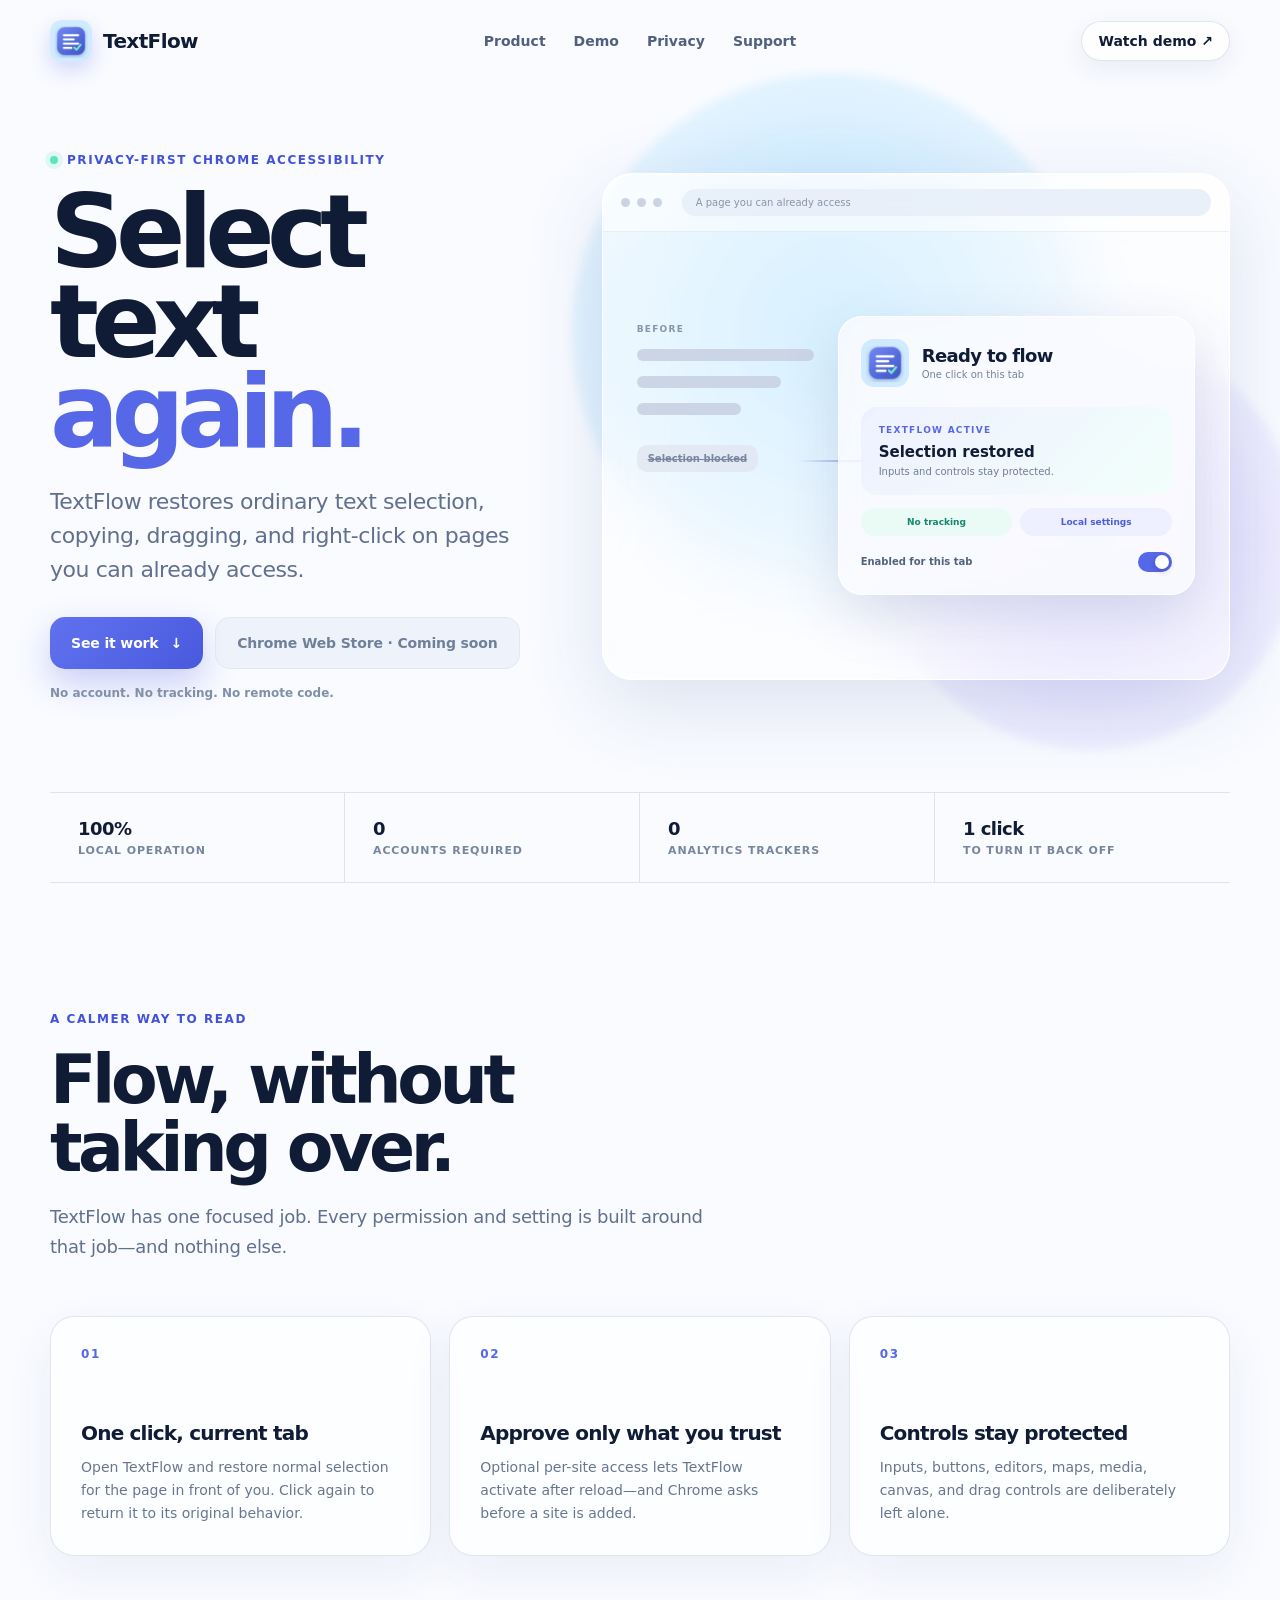
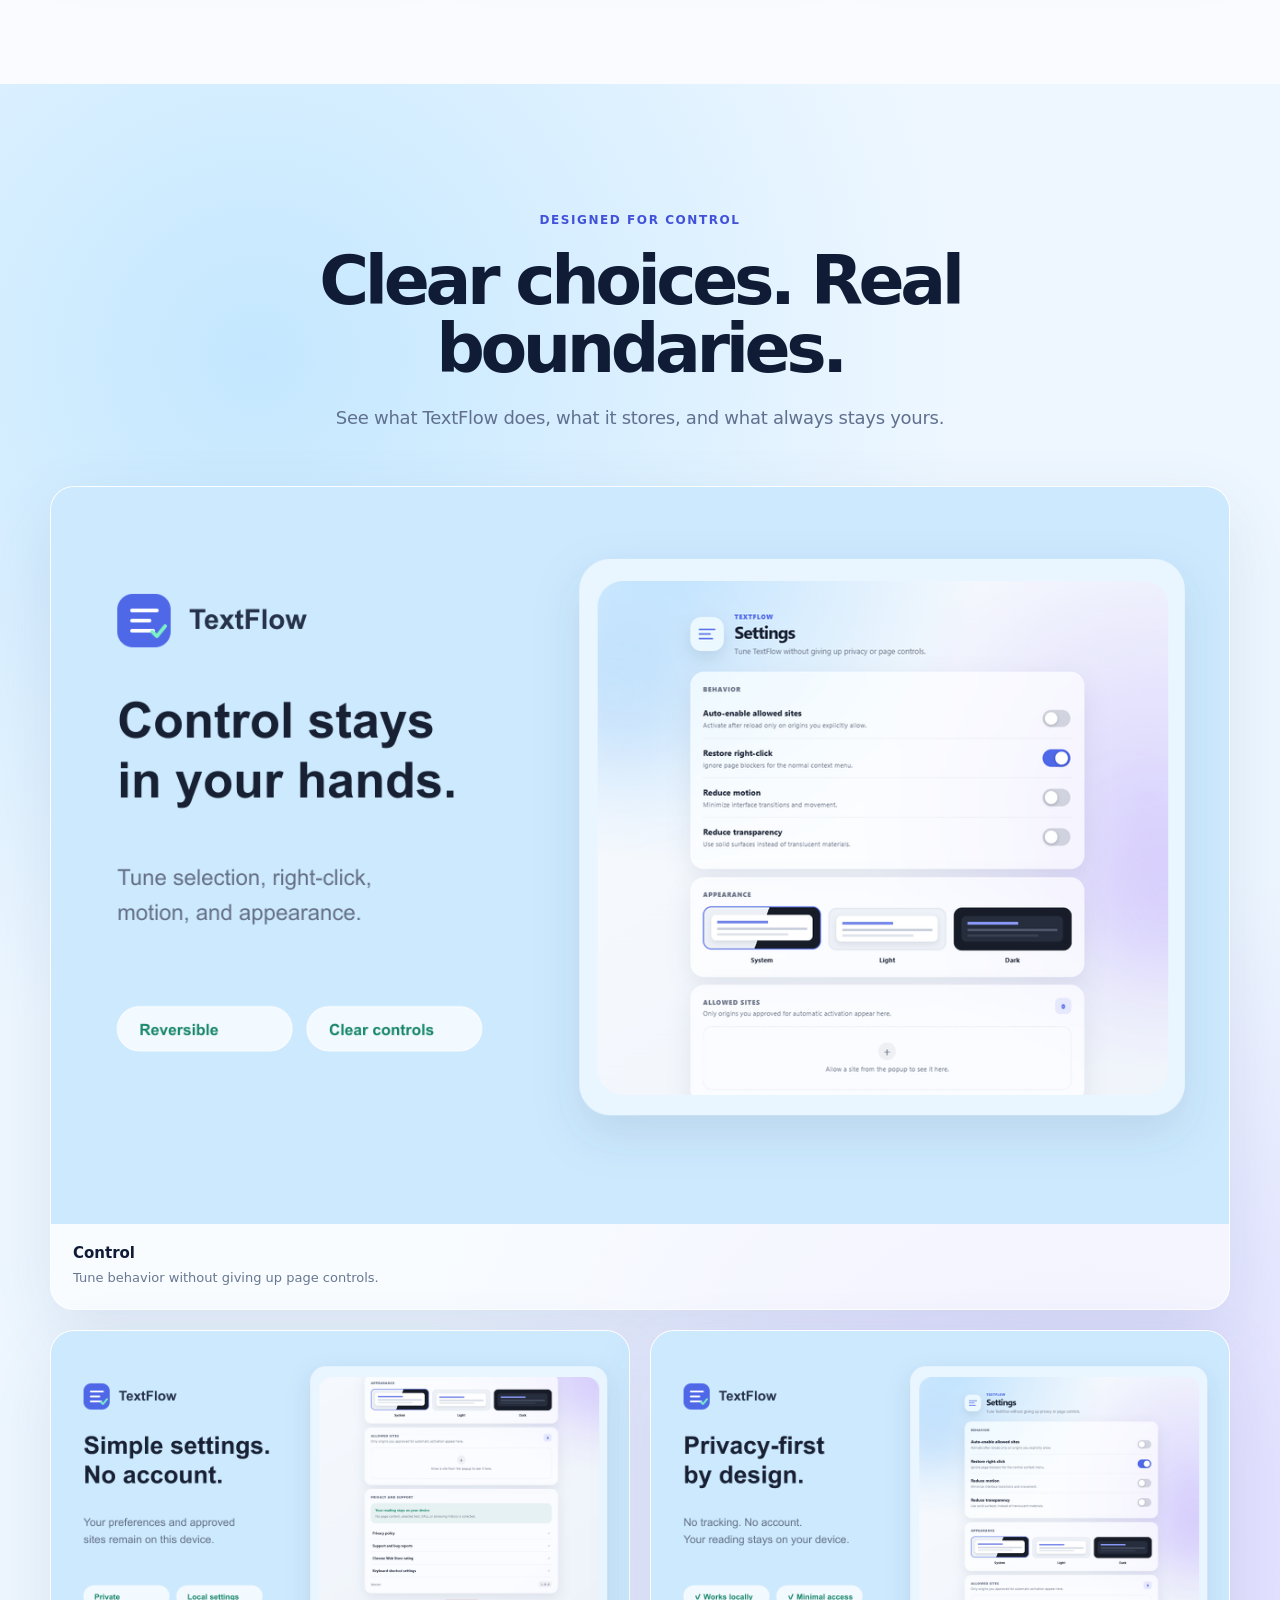
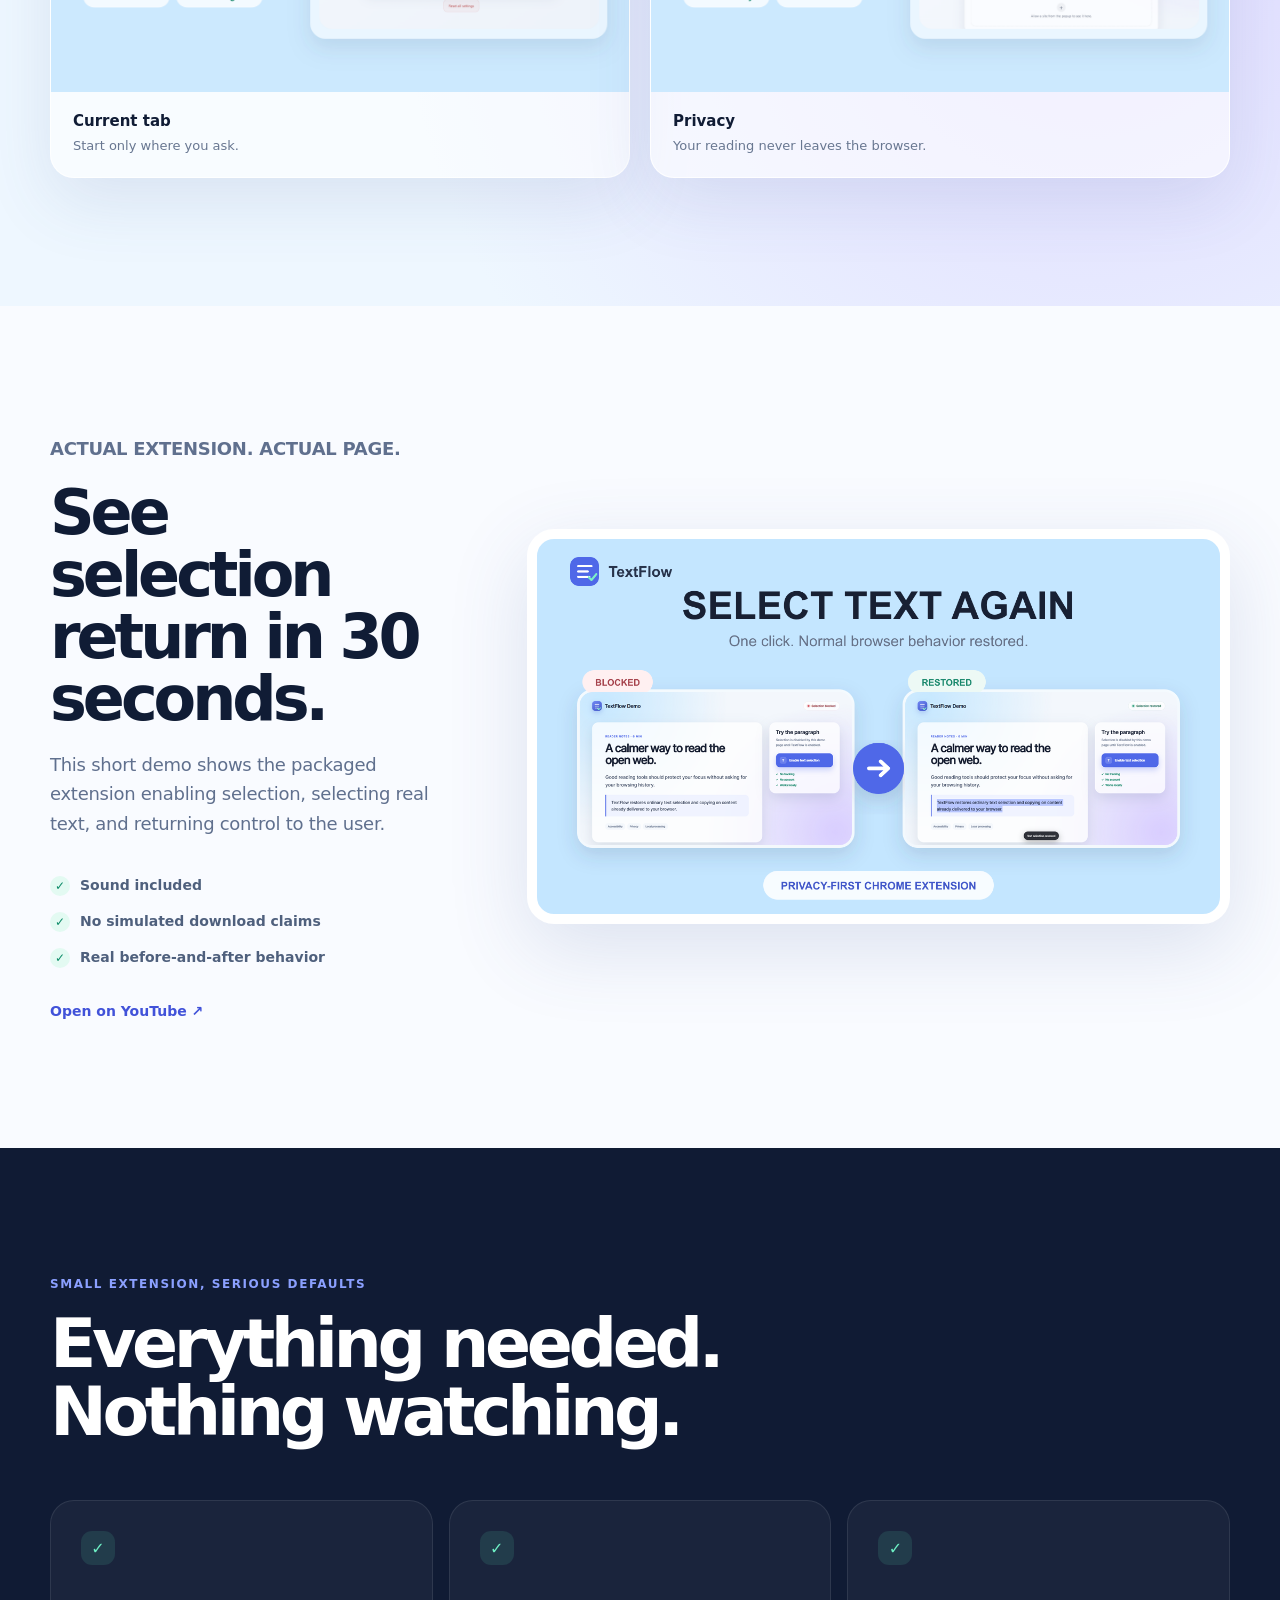
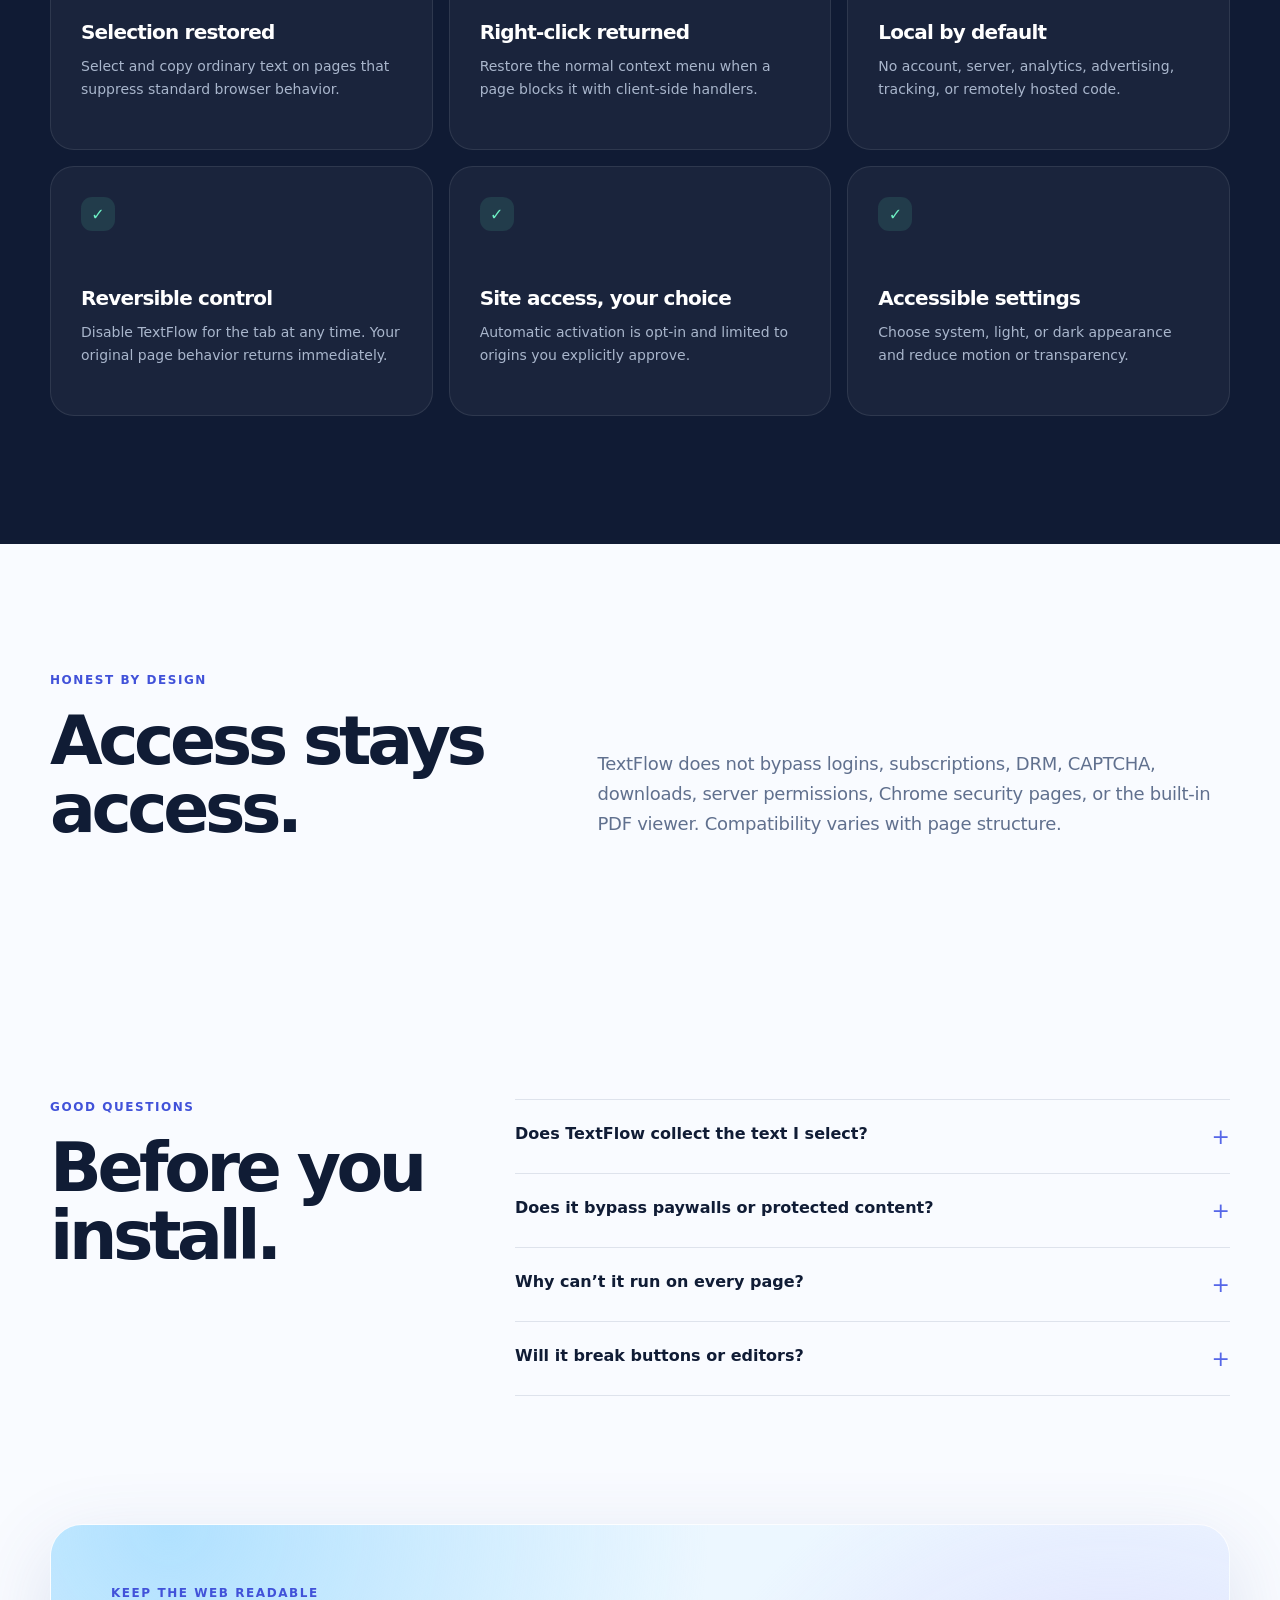
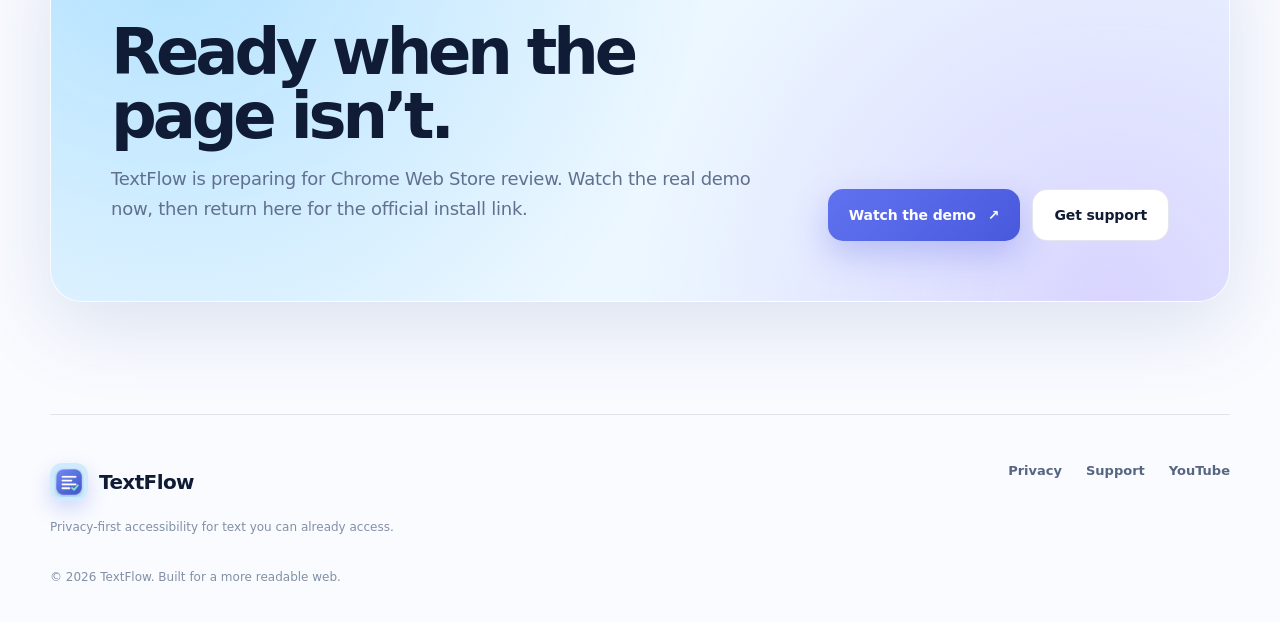
==== index.html @ a2f63886 "Publish secure static TextFlow website Public site assets only. No extension source, credentials, tr" ====
<!doctype html>
<html lang="en">
<head>
  <meta charset="utf-8">
  <meta name="viewport" content="width=device-width, initial-scale=1">
  <meta name="description" content="Restore normal text selection, copying, dragging, and right-click on pages you can already access. Private by design and local by default.">
  <meta name="referrer" content="strict-origin-when-cross-origin">
  <meta http-equiv="Content-Security-Policy" content="default-src 'self'; base-uri 'self'; object-src 'none'; script-src 'none'; style-src 'self'; img-src 'self' data:; font-src 'self'; connect-src 'none'; frame-src https://www.youtube-nocookie.com; form-action 'none'; upgrade-insecure-requests">
  <meta name="color-scheme" content="light">
  <link rel="canonical" href="https://kodonghyun06.github.io/textflow-official-site/">
  <link rel="icon" href="textflow-logo.png">
  <link rel="stylesheet" href="style.css">
  <meta property="og:type" content="website">
  <meta property="og:site_name" content="TextFlow">
  <meta property="og:title" content="TextFlow — Select text again">
  <meta property="og:description" content="Restore normal text selection, copying, dragging, and right-click on pages you can already access. Private by design and local by default.">
  <meta property="og:url" content="https://kodonghyun06.github.io/textflow-official-site/">
  <meta property="og:image" content="https://kodonghyun06.github.io/textflow-official-site/og.png">
  <meta name="twitter:card" content="summary_large_image">
  <meta name="twitter:title" content="TextFlow — Select text again">
  <meta name="twitter:description" content="Restore normal text selection, copying, dragging, and right-click on pages you can already access. Private by design and local by default.">
  <meta name="twitter:image" content="https://kodonghyun06.github.io/textflow-official-site/og.png">
  <title>TextFlow — Select text again</title>
</head>
<body>
<link rel="preload" as="image" href="textflow-logo.png"/><link rel="preload" as="image" href="textflow-control.png"/><link rel="preload" as="image" href="textflow-local.png"/><link rel="preload" as="image" href="textflow-privacy.png"/><main><header class="site-header"><a href="./" class="brand" aria-label="TextFlow home"><img src="textflow-logo.png" alt="" width="42" height="42"/><span>TextFlow</span></a><nav aria-label="Primary navigation"><a href="#product">Product</a><a href="#demo">Demo</a><a href="privacy/">Privacy</a><a href="support/">Support</a></nav><a class="header-cta" href="https://www.youtube.com/watch?v=khOzBjnLMLc" target="_blank" rel="noreferrer">Watch demo <span aria-hidden="true">↗</span></a></header><section class="hero section-shell" aria-labelledby="hero-title"><div class="hero-copy"><p class="eyebrow"><span class="status-dot" aria-hidden="true"></span>Privacy-first Chrome accessibility</p><h1 id="hero-title">Select text<br/><span>again.</span></h1><p class="hero-lead">TextFlow restores ordinary text selection, copying, dragging, and right-click on pages you can already access.</p><div class="hero-actions"><a class="button button-primary" href="#demo">See it work <span aria-hidden="true">↓</span></a><span class="button button-muted" aria-label="Chrome Web Store release coming soon">Chrome Web Store · Coming soon</span></div><p class="micro-copy">No account. No tracking. No remote code.</p></div><div class="hero-visual" aria-label="TextFlow extension interface preview"><div class="ambient-orb ambient-orb-one"></div><div class="ambient-orb ambient-orb-two"></div><div class="browser-frame"><div class="browser-bar" aria-hidden="true"><span></span><span></span><span></span><div class="browser-address">A page you can already access</div></div><div class="browser-body"><div class="reading-copy"><span class="label">BEFORE</span><div class="fake-line long"></div><div class="fake-line medium"></div><div class="fake-line short"></div><span class="blocked-pill">Selection blocked</span></div><div class="flow-line" aria-hidden="true"></div><div class="extension-card"><div class="extension-top"><img src="textflow-logo.png" alt="" width="48" height="48"/><div><strong>Ready to flow</strong><span>One click on this tab</span></div></div><div class="selection-card"><span class="label">TEXTFLOW ACTIVE</span><strong>Selection restored</strong><p>Inputs and controls stay protected.</p></div><div class="extension-tags"><span>No tracking</span><span>Local settings</span></div><div class="active-control"><span>Enabled for this tab</span><span class="switch-on" aria-hidden="true"></span></div></div></div></div></div></section><section class="trust-strip" aria-label="Privacy summary"><div><strong>100%</strong><span>Local operation</span></div><div><strong>0</strong><span>Accounts required</span></div><div><strong>0</strong><span>Analytics trackers</span></div><div><strong>1 click</strong><span>To turn it back off</span></div></section><section class="section-shell section-block" id="product" aria-labelledby="how-title"><div class="section-heading"><p class="eyebrow">A calmer way to read</p><h2 id="how-title">Flow, without taking over.</h2><p>TextFlow has one focused job. Every permission and setting is built around that job—and nothing else.</p></div><div class="step-grid"><article class="step-card"><span>01</span><h3>One click, current tab</h3><p>Open TextFlow and restore normal selection for the page in front of you. Click again to return it to its original behavior.</p></article><article class="step-card"><span>02</span><h3>Approve only what you trust</h3><p>Optional per-site access lets TextFlow activate after reload—and Chrome asks before a site is added.</p></article><article class="step-card"><span>03</span><h3>Controls stay protected</h3><p>Inputs, buttons, editors, maps, media, canvas, and drag controls are deliberately left alone.</p></article></div></section><section class="showcase section-block" aria-labelledby="showcase-title"><div class="section-shell"><div class="section-heading centered"><p class="eyebrow">Designed for control</p><h2 id="showcase-title">Clear choices. Real boundaries.</h2><p>See what TextFlow does, what it stores, and what always stays yours.</p></div><div class="showcase-grid"><figure class="showcase-card showcase-large"><img src="textflow-control.png" alt="TextFlow settings with right-click, motion, appearance, and allowed-site controls" width="1280" height="800"/><figcaption><span>Control</span>Tune behavior without giving up page controls.</figcaption></figure><figure class="showcase-card"><img src="textflow-local.png" alt="TextFlow current-tab activation interface" width="1280" height="800"/><figcaption><span>Current tab</span>Start only where you ask.</figcaption></figure><figure class="showcase-card"><img src="textflow-privacy.png" alt="TextFlow privacy-focused interface" width="1280" height="800"/><figcaption><span>Privacy</span>Your reading never leaves the browser.</figcaption></figure></div></div></section><section class="section-shell section-block" id="demo" aria-labelledby="demo-title"><div class="demo-layout"><div class="demo-copy"><p class="eyebrow">Actual extension. Actual page.</p><h2 id="demo-title">See selection return in 30 seconds.</h2><p>This short demo shows the packaged extension enabling selection, selecting real text, and returning control to the user.</p><ul class="check-list"><li>Sound included</li><li>No simulated download claims</li><li>Real before-and-after behavior</li></ul><a class="text-link" href="https://www.youtube.com/watch?v=khOzBjnLMLc" target="_blank" rel="noreferrer">Open on YouTube <span aria-hidden="true">↗</span></a></div><div class="video-shell"><iframe loading="lazy" referrerpolicy="strict-origin-when-cross-origin" src="https://www.youtube-nocookie.com/embed/khOzBjnLMLc" title="TextFlow Chrome extension real operation demo" allow="accelerometer; autoplay; clipboard-write; encrypted-media; gyroscope; picture-in-picture; web-share" allowFullScreen=""></iframe></div></div></section><section class="feature-section section-block" aria-labelledby="feature-title"><div class="section-shell"><div class="section-heading"><p class="eyebrow">Small extension, serious defaults</p><h2 id="feature-title">Everything needed. Nothing watching.</h2></div><div class="feature-grid"><article class="feature-card"><span class="feature-check" aria-hidden="true">✓</span><h3>Selection restored</h3><p>Select and copy ordinary text on pages that suppress standard browser behavior.</p></article><article class="feature-card"><span class="feature-check" aria-hidden="true">✓</span><h3>Right-click returned</h3><p>Restore the normal context menu when a page blocks it with client-side handlers.</p></article><article class="feature-card"><span class="feature-check" aria-hidden="true">✓</span><h3>Local by default</h3><p>No account, server, analytics, advertising, tracking, or remotely hosted code.</p></article><article class="feature-card"><span class="feature-check" aria-hidden="true">✓</span><h3>Reversible control</h3><p>Disable TextFlow for the tab at any time. Your original page behavior returns immediately.</p></article><article class="feature-card"><span class="feature-check" aria-hidden="true">✓</span><h3>Site access, your choice</h3><p>Automatic activation is opt-in and limited to origins you explicitly approve.</p></article><article class="feature-card"><span class="feature-check" aria-hidden="true">✓</span><h3>Accessible settings</h3><p>Choose system, light, or dark appearance and reduce motion or transparency.</p></article></div></div></section><section class="section-shell section-block limits" aria-labelledby="limits-title"><div><p class="eyebrow">Honest by design</p><h2 id="limits-title">Access stays access.</h2></div><p>TextFlow does not bypass logins, subscriptions, DRM, CAPTCHA, downloads, server permissions, Chrome security pages, or the built-in PDF viewer. Compatibility varies with page structure.</p></section><section class="section-shell section-block faq" aria-labelledby="faq-title"><div class="section-heading"><p class="eyebrow">Good questions</p><h2 id="faq-title">Before you install.</h2></div><div class="faq-list"><details><summary>Does TextFlow collect the text I select?<span aria-hidden="true">+</span></summary><p>No. TextFlow does not collect, store, or transmit page content, selected text, URLs, or browsing history. Its work happens locally in your browser.</p></details><details><summary>Does it bypass paywalls or protected content?<span aria-hidden="true">+</span></summary><p>No. TextFlow only helps with ordinary browser interactions on content you can already access. It does not bypass logins, subscriptions, DRM, CAPTCHA, downloads, or server permissions.</p></details><details><summary>Why can’t it run on every page?<span aria-hidden="true">+</span></summary><p>Chrome protects browser settings pages, the Chrome Web Store, the built-in PDF viewer, and some other surfaces from extensions. TextFlow respects those boundaries.</p></details><details><summary>Will it break buttons or editors?<span aria-hidden="true">+</span></summary><p>TextFlow is designed to preserve interactive controls, but page structures vary. If a page behaves unexpectedly, disable TextFlow for the tab and contact support.</p></details></div></section><section class="section-shell final-cta"><div><p class="eyebrow">Keep the web readable</p><h2>Ready when the page isn’t.</h2><p>TextFlow is preparing for Chrome Web Store review. Watch the real demo now, then return here for the official install link.</p></div><div class="final-actions"><a class="button button-primary" href="https://www.youtube.com/watch?v=khOzBjnLMLc" target="_blank" rel="noreferrer">Watch the demo <span aria-hidden="true">↗</span></a><a href="support/" class="button button-secondary">Get support</a></div></section><footer><div class="footer-main"><a href="./" class="brand" aria-label="TextFlow home"><img src="textflow-logo.png" alt="" width="38" height="38"/><span>TextFlow</span></a><p>Privacy-first accessibility for text you can already access.</p></div><div class="footer-links"><a href="privacy/">Privacy</a><a href="support/">Support</a><a href="https://www.youtube.com/watch?v=khOzBjnLMLc" target="_blank" rel="noreferrer">YouTube</a></div><p class="copyright">© 2026 TextFlow. Built for a more readable web.</p></footer></main>
</body>
</html>
---- style.css ----
:root {
  --ink: #101c35;
  --muted: #60708e;
  --blue: #5667e8;
  --blue-deep: #4152d9;
  --mint: #5de6b7;
  --sky: #c9e9ff;
  --lavender: #e8e5ff;
  --surface: rgba(255, 255, 255, 0.72);
  --line: rgba(59, 79, 124, 0.14);
  --shadow: 0 24px 80px rgba(66, 93, 155, 0.16);
}

* {
  box-sizing: border-box;
}

html {
  scroll-behavior: smooth;
}

body {
  margin: 0;
  background: #f9fbff;
  color: var(--ink);
  font-family: Inter, ui-sans-serif, system-ui, -apple-system, BlinkMacSystemFont, "Segoe UI", sans-serif;
  -webkit-font-smoothing: antialiased;
}

a {
  color: inherit;
  text-decoration: none;
}

button,
a,
summary {
  -webkit-tap-highlight-color: transparent;
}

img {
  max-width: 100%;
  height: auto;
}

.section-shell,
.site-header,
footer {
  width: min(1180px, calc(100% - 40px));
  margin-inline: auto;
}

.site-header {
  height: 82px;
  display: grid;
  grid-template-columns: 1fr auto 1fr;
  align-items: center;
  gap: 24px;
  position: relative;
  z-index: 10;
}

.brand {
  display: inline-flex;
  align-items: center;
  gap: 11px;
  font-size: 20px;
  font-weight: 780;
  letter-spacing: -0.03em;
}

.brand img {
  border-radius: 12px;
  box-shadow: 0 8px 20px rgba(74, 91, 221, 0.22);
}

nav {
  display: flex;
  gap: 28px;
  align-items: center;
  font-size: 14px;
  color: #50617e;
  font-weight: 600;
}

nav a,
.footer-links a {
  transition: color 160ms ease;
}

nav a:hover,
.footer-links a:hover,
.text-link:hover {
  color: var(--blue);
}

.header-cta {
  justify-self: end;
  font-size: 14px;
  font-weight: 700;
  padding: 11px 16px;
  border: 1px solid var(--line);
  border-radius: 999px;
  background: rgba(255, 255, 255, 0.72);
  box-shadow: 0 8px 24px rgba(47, 66, 110, 0.08);
}

.hero {
  min-height: 690px;
  display: grid;
  grid-template-columns: 0.88fr 1.12fr;
  gap: 58px;
  align-items: center;
  padding-block: 70px 92px;
}

.hero-copy {
  position: relative;
  z-index: 2;
}

.eyebrow {
  margin: 0 0 18px;
  display: flex;
  align-items: center;
  gap: 9px;
  color: var(--blue-deep);
  font-size: 12px;
  line-height: 1.4;
  font-weight: 800;
  letter-spacing: 0.13em;
  text-transform: uppercase;
}

.status-dot {
  width: 8px;
  height: 8px;
  border-radius: 50%;
  background: var(--mint);
  box-shadow: 0 0 0 5px rgba(93, 230, 183, 0.16);
}

h1,
h2,
h3,
p {
  margin-top: 0;
}

h1 {
  margin-bottom: 28px;
  font-size: clamp(66px, 8vw, 106px);
  line-height: 0.88;
  letter-spacing: -0.075em;
  font-weight: 820;
}

h1 span {
  color: var(--blue);
}

.hero-lead {
  max-width: 550px;
  margin-bottom: 30px;
  color: var(--muted);
  font-size: clamp(18px, 2vw, 22px);
  line-height: 1.55;
  letter-spacing: -0.02em;
}

.hero-actions,
.final-actions {
  display: flex;
  flex-wrap: wrap;
  gap: 12px;
}

.button {
  min-height: 52px;
  display: inline-flex;
  align-items: center;
  justify-content: center;
  gap: 12px;
  padding: 0 21px;
  border-radius: 15px;
  font-size: 14px;
  font-weight: 760;
  letter-spacing: -0.01em;
  transition: transform 160ms ease, box-shadow 160ms ease, background 160ms ease;
}

a.button:hover {
  transform: translateY(-2px);
}

.button-primary {
  color: white;
  background: linear-gradient(135deg, #6172f0, #4859dd);
  box-shadow: 0 14px 34px rgba(73, 89, 221, 0.28);
}

.button-secondary {
  background: white;
  border: 1px solid var(--line);
}

.button-muted {
  color: #70809a;
  background: rgba(235, 240, 249, 0.78);
  border: 1px solid rgba(89, 104, 142, 0.08);
  cursor: default;
}

.micro-copy {
  margin: 17px 0 0;
  color: #8290a7;
  font-size: 12px;
  font-weight: 600;
}

.hero-visual {
  min-width: 0;
  position: relative;
}

.ambient-orb {
  position: absolute;
  border-radius: 50%;
  filter: blur(4px);
}

.ambient-orb-one {
  width: 520px;
  height: 520px;
  inset: -100px auto auto -30px;
  background: radial-gradient(circle, rgba(171, 224, 255, 0.9), rgba(201, 233, 255, 0));
}

.ambient-orb-two {
  width: 420px;
  height: 420px;
  right: -70px;
  bottom: -70px;
  background: radial-gradient(circle, rgba(205, 196, 255, 0.78), rgba(232, 229, 255, 0));
}

.browser-frame {
  position: relative;
  min-height: 505px;
  overflow: hidden;
  border: 1px solid rgba(255, 255, 255, 0.92);
  border-radius: 30px;
  background: rgba(255, 255, 255, 0.46);
  box-shadow: var(--shadow), inset 0 1px 0 white;
  backdrop-filter: blur(28px);
}

.browser-bar {
  height: 58px;
  display: flex;
  align-items: center;
  gap: 7px;
  padding: 0 18px;
  border-bottom: 1px solid rgba(64, 85, 132, 0.08);
  background: rgba(255, 255, 255, 0.52);
}

.browser-bar > span {
  width: 9px;
  height: 9px;
  border-radius: 50%;
  background: #cbd4e3;
}

.browser-address {
  margin-left: 13px;
  flex: 1;
  padding: 8px 14px;
  border-radius: 999px;
  background: rgba(230, 237, 248, 0.82);
  color: #8795ab;
  font-size: 10px;
}

.browser-body {
  min-height: 447px;
  position: relative;
  display: grid;
  grid-template-columns: 0.72fr 1.28fr;
  align-items: center;
  padding: 34px;
}

.reading-copy {
  align-self: stretch;
  padding: 58px 8px 0 0;
}

.label {
  display: block;
  margin-bottom: 15px;
  color: #8794aa;
  font-size: 9px;
  font-weight: 800;
  letter-spacing: 0.14em;
}

.fake-line {
  height: 12px;
  margin: 15px 0;
  border-radius: 999px;
  background: #cbd5e6;
}

.fake-line.long { width: 92%; }
.fake-line.medium { width: 75%; }
.fake-line.short { width: 54%; }

.blocked-pill {
  display: inline-flex;
  margin-top: 15px;
  padding: 8px 11px;
  border-radius: 10px;
  color: #78869e;
  background: rgba(224, 230, 241, 0.78);
  font-size: 10px;
  font-weight: 700;
  text-decoration: line-through;
}

.flow-line {
  width: 78px;
  height: 2px;
  position: absolute;
  left: 31%;
  top: 51%;
  background: linear-gradient(90deg, transparent, #7c8cf1);
}

.flow-line::after {
  content: "";
  width: 9px;
  height: 9px;
  position: absolute;
  right: 0;
  top: 50%;
  border-top: 2px solid #7c8cf1;
  border-right: 2px solid #7c8cf1;
  transform: translateY(-50%) rotate(45deg);
}

.extension-card {
  min-width: 0;
  position: relative;
  padding: 22px;
  border: 1px solid rgba(255, 255, 255, 0.95);
  border-radius: 24px;
  background: rgba(249, 251, 255, 0.82);
  box-shadow: 0 20px 56px rgba(61, 82, 134, 0.16);
  backdrop-filter: blur(20px);
}

.extension-top {
  display: flex;
  align-items: center;
  gap: 13px;
}

.extension-top img {
  border-radius: 13px;
}

.extension-top strong,
.extension-top span {
  display: block;
}

.extension-top strong {
  font-size: 18px;
  letter-spacing: -0.035em;
}

.extension-top span {
  margin-top: 3px;
  color: #74829a;
  font-size: 10px;
}

.selection-card {
  margin-top: 20px;
  padding: 18px;
  border-radius: 16px;
  background: linear-gradient(135deg, rgba(238, 240, 255, 0.95), rgba(240, 255, 250, 0.88));
}

.selection-card .label {
  margin-bottom: 7px;
  color: var(--blue);
}

.selection-card strong {
  font-size: 15px;
}

.selection-card p {
  margin: 5px 0 0;
  color: #6f7d93;
  font-size: 10px;
}

.extension-tags {
  display: grid;
  grid-template-columns: 1fr 1fr;
  gap: 8px;
  margin-top: 13px;
}

.extension-tags span {
  padding: 9px 7px;
  border-radius: 999px;
  text-align: center;
  color: #16866c;
  background: #eafaf4;
  font-size: 9px;
  font-weight: 750;
}

.extension-tags span + span {
  color: #4e5cdb;
  background: #eef0ff;
}

.active-control {
  margin-top: 16px;
  display: flex;
  align-items: center;
  justify-content: space-between;
  color: #52627d;
  font-size: 10px;
  font-weight: 700;
}

.switch-on {
  width: 34px;
  height: 20px;
  position: relative;
  border-radius: 999px;
  background: var(--blue);
}

.switch-on::after {
  content: "";
  width: 14px;
  height: 14px;
  position: absolute;
  right: 3px;
  top: 3px;
  border-radius: 50%;
  background: white;
  box-shadow: 0 2px 6px rgba(21, 32, 68, 0.24);
}

.trust-strip {
  max-width: 1180px;
  width: calc(100% - 40px);
  margin: 0 auto;
  display: grid;
  grid-template-columns: repeat(4, 1fr);
  border-block: 1px solid var(--line);
}

.trust-strip div {
  padding: 25px 28px;
  display: flex;
  flex-direction: column;
  gap: 5px;
  border-right: 1px solid var(--line);
}

.trust-strip div:last-child {
  border-right: 0;
}

.trust-strip strong {
  font-size: 18px;
  letter-spacing: -0.03em;
}

.trust-strip span {
  color: #77869e;
  font-size: 11px;
  font-weight: 650;
  text-transform: uppercase;
  letter-spacing: 0.08em;
}

.section-block {
  padding-block: 128px;
}

.section-heading {
  max-width: 680px;
  margin-bottom: 54px;
}

.section-heading.centered {
  margin-inline: auto;
  text-align: center;
}

.section-heading.centered .eyebrow {
  justify-content: center;
}

h2 {
  margin-bottom: 20px;
  font-size: clamp(42px, 6vw, 68px);
  line-height: 1;
  letter-spacing: -0.065em;
  font-weight: 810;
}

.section-heading > p:last-child,
.demo-copy > p,
.limits > p,
.final-cta > div > p:last-child,
.legal-hero p {
  color: var(--muted);
  font-size: 18px;
  line-height: 1.65;
  letter-spacing: -0.015em;
}

.step-grid {
  display: grid;
  grid-template-columns: repeat(3, 1fr);
  gap: 18px;
}

.step-card,
.feature-card {
  padding: 30px;
  border: 1px solid var(--line);
  border-radius: 24px;
  background: rgba(255, 255, 255, 0.7);
  box-shadow: 0 16px 48px rgba(52, 76, 128, 0.07);
}

.step-card > span {
  display: block;
  margin-bottom: 60px;
  color: var(--blue);
  font-size: 12px;
  font-weight: 800;
  letter-spacing: 0.14em;
}

.step-card h3,
.feature-card h3 {
  margin-bottom: 11px;
  font-size: 20px;
  letter-spacing: -0.04em;
}

.step-card p,
.feature-card p {
  margin-bottom: 0;
  color: #677690;
  font-size: 14px;
  line-height: 1.65;
}

.showcase {
  background:
    radial-gradient(circle at 20% 15%, rgba(190, 229, 255, 0.88), transparent 38%),
    radial-gradient(circle at 85% 80%, rgba(219, 211, 255, 0.82), transparent 38%),
    #eef7ff;
}

.showcase-grid {
  display: grid;
  grid-template-columns: 1fr 1fr;
  gap: 20px;
}

.showcase-card {
  margin: 0;
  overflow: hidden;
  border: 1px solid rgba(255, 255, 255, 0.86);
  border-radius: 24px;
  background: rgba(255, 255, 255, 0.58);
  box-shadow: 0 24px 68px rgba(62, 88, 145, 0.12);
}

.showcase-card img {
  width: 100%;
  display: block;
}

.showcase-card figcaption {
  padding: 18px 22px 21px;
  color: #687791;
  font-size: 13px;
  line-height: 1.5;
}

.showcase-card figcaption span {
  display: block;
  margin-bottom: 4px;
  color: var(--ink);
  font-size: 15px;
  font-weight: 780;
}

.showcase-large {
  grid-column: 1 / -1;
}

.demo-layout {
  display: grid;
  grid-template-columns: 0.74fr 1.26fr;
  align-items: center;
  gap: 64px;
}

.demo-copy h2 {
  font-size: clamp(40px, 5vw, 62px);
}

.check-list {
  margin: 28px 0 26px;
  padding: 0;
  list-style: none;
}

.check-list li {
  position: relative;
  padding: 10px 0 10px 30px;
  color: #4f607d;
  font-size: 14px;
  font-weight: 650;
}

.check-list li::before {
  content: "✓";
  width: 20px;
  height: 20px;
  position: absolute;
  left: 0;
  top: 9px;
  display: grid;
  place-items: center;
  border-radius: 50%;
  color: #0c8b68;
  background: #e3faf2;
  font-size: 12px;
  font-weight: 900;
}

.text-link {
  color: var(--blue-deep);
  font-size: 14px;
  font-weight: 800;
}

.video-shell {
  position: relative;
  aspect-ratio: 16 / 9;
  overflow: hidden;
  border: 10px solid white;
  border-radius: 27px;
  background: #dce9f7 url("textflow-demo.png") center / cover;
  box-shadow: var(--shadow);
}

.video-shell iframe {
  width: 100%;
  height: 100%;
  position: absolute;
  inset: 0;
  border: 0;
}

.feature-section {
  background: #101b34;
  color: white;
}

.feature-section .eyebrow {
  color: #8ba0ff;
}

.feature-section .section-heading {
  max-width: 760px;
}

.feature-grid {
  display: grid;
  grid-template-columns: repeat(3, 1fr);
  gap: 16px;
}

.feature-card {
  min-height: 250px;
  border-color: rgba(255, 255, 255, 0.09);
  background: rgba(255, 255, 255, 0.045);
  box-shadow: none;
}

.feature-card p {
  color: #a9b6cc;
}

.feature-check {
  width: 34px;
  height: 34px;
  margin-bottom: 55px;
  display: grid;
  place-items: center;
  border-radius: 11px;
  color: #6ef0c4;
  background: rgba(93, 230, 183, 0.12);
  font-weight: 900;
}

.limits {
  display: grid;
  grid-template-columns: 0.85fr 1.15fr;
  gap: 80px;
  align-items: end;
}

.limits h2 {
  margin-bottom: 0;
}

.limits > p {
  margin-bottom: 5px;
}

.faq {
  display: grid;
  grid-template-columns: 0.7fr 1.3fr;
  gap: 80px;
}

.faq-list {
  border-top: 1px solid var(--line);
}

details {
  border-bottom: 1px solid var(--line);
}

summary {
  padding: 24px 0;
  display: flex;
  justify-content: space-between;
  gap: 20px;
  list-style: none;
  cursor: pointer;
  font-size: 16px;
  font-weight: 760;
}

summary::-webkit-details-marker {
  display: none;
}

summary span {
  color: var(--blue);
  font-size: 22px;
  font-weight: 400;
  transition: transform 180ms ease;
}

details[open] summary span {
  transform: rotate(45deg);
}

details p {
  max-width: 660px;
  margin: -5px 48px 24px 0;
  color: #66758e;
  font-size: 14px;
  line-height: 1.7;
}

.final-cta {
  margin-bottom: 112px;
  padding: 60px;
  display: grid;
  grid-template-columns: 1fr auto;
  align-items: end;
  gap: 48px;
  overflow: hidden;
  position: relative;
  border: 1px solid rgba(255, 255, 255, 0.88);
  border-radius: 32px;
  background:
    radial-gradient(circle at 10% 0, rgba(168, 222, 255, 0.88), transparent 48%),
    radial-gradient(circle at 90% 100%, rgba(210, 201, 255, 0.75), transparent 42%),
    #ecf7ff;
  box-shadow: var(--shadow);
}

.final-cta h2 {
  margin-bottom: 16px;
  font-size: clamp(40px, 5vw, 64px);
}

.final-cta > div:first-child {
  max-width: 650px;
}

footer {
  padding: 48px 0 38px;
  display: grid;
  grid-template-columns: 1fr auto;
  gap: 28px;
  border-top: 1px solid var(--line);
}

.footer-main p,
.copyright {
  margin: 15px 0 0;
  color: #8290a5;
  font-size: 12px;
}

.footer-links {
  display: flex;
  gap: 24px;
  align-items: start;
  color: #576680;
  font-size: 13px;
  font-weight: 650;
}

.copyright {
  grid-column: 1 / -1;
  margin: 8px 0 0;
}

.legal-page {
  min-height: 100vh;
}

.legal-hero {
  max-width: 820px;
  padding-block: 110px 68px;
}

.legal-hero h1 {
  margin-bottom: 24px;
  font-size: clamp(52px, 8vw, 84px);
}

.legal-hero h1 span {
  display: block;
  margin-bottom: 20px;
  color: var(--blue);
  font-size: 13px;
  line-height: 1.3;
  letter-spacing: 0.13em;
  text-transform: uppercase;
}

.legal-content {
  max-width: 820px;
  padding-bottom: 120px;
}

.legal-card {
  margin-bottom: 18px;
  padding: 30px;
  border: 1px solid var(--line);
  border-radius: 22px;
  background: white;
  box-shadow: 0 14px 42px rgba(52, 76, 128, 0.06);
}

.legal-card h2 {
  margin-bottom: 13px;
  font-size: 23px;
  line-height: 1.2;
  letter-spacing: -0.035em;
}

.legal-card h3 {
  margin: 23px 0 9px;
  font-size: 16px;
}

.legal-card p,
.legal-card li {
  color: #61708a;
  font-size: 14px;
  line-height: 1.75;
}

.legal-card p:last-child {
  margin-bottom: 0;
}

.legal-card ul,
.legal-card ol {
  margin: 10px 0 0;
  padding-left: 22px;
}

.legal-card a,
.support-email {
  color: var(--blue-deep);
  font-weight: 760;
}

.support-grid {
  display: grid;
  grid-template-columns: 1fr 1fr;
  gap: 18px;
}

.support-grid .legal-card {
  margin-bottom: 0;
}

.support-note {
  margin-top: 18px;
  padding: 24px;
  border-radius: 20px;
  background: #eef3ff;
  color: #4c5f87;
  font-size: 14px;
  line-height: 1.7;
}

:focus-visible {
  outline: 3px solid rgba(86, 103, 232, 0.34);
  outline-offset: 4px;
}

@media (max-width: 980px) {
  .site-header {
    grid-template-columns: 1fr auto;
  }

  nav {
    display: none;
  }

  .hero {
    grid-template-columns: 1fr;
    padding-top: 70px;
  }

  .hero-copy {
    max-width: 680px;
  }

  .browser-frame {
    max-width: 720px;
    margin-inline: auto;
  }

  .step-grid,
  .feature-grid {
    grid-template-columns: repeat(2, 1fr);
  }

  .demo-layout,
  .limits,
  .faq {
    grid-template-columns: 1fr;
    gap: 48px;
  }

  .final-cta {
    grid-template-columns: 1fr;
    align-items: start;
  }
}

@media (max-width: 680px) {
  .section-shell,
  .site-header,
  footer,
  .trust-strip {
    width: min(100% - 28px, 1180px);
  }

  .site-header {
    height: 70px;
  }

  .header-cta {
    padding: 9px 12px;
    font-size: 12px;
  }

  .hero {
    min-height: auto;
    gap: 48px;
    padding-block: 62px 72px;
  }

  h1 {
    font-size: clamp(58px, 20vw, 80px);
  }

  .hero-actions,
  .final-actions {
    flex-direction: column;
  }

  .button {
    width: 100%;
  }

  .browser-frame {
    min-height: 460px;
    border-radius: 23px;
  }

  .browser-body {
    min-height: 402px;
    grid-template-columns: 1fr;
    padding: 20px;
  }

  .reading-copy,
  .flow-line {
    display: none;
  }

  .trust-strip {
    grid-template-columns: 1fr 1fr;
  }

  .trust-strip div:nth-child(2) {
    border-right: 0;
  }

  .trust-strip div:nth-child(-n+2) {
    border-bottom: 1px solid var(--line);
  }

  .section-block {
    padding-block: 88px;
  }

  .step-grid,
  .feature-grid,
  .showcase-grid,
  .support-grid {
    grid-template-columns: 1fr;
  }

  .showcase-large {
    grid-column: auto;
  }

  .feature-card {
    min-height: 230px;
  }

  .final-cta {
    margin-bottom: 74px;
    padding: 36px 24px;
  }

  footer {
    grid-template-columns: 1fr;
  }

  .copyright {
    grid-column: auto;
  }

  .legal-hero {
    padding-block: 74px 48px;
  }

  .legal-content {
    padding-bottom: 80px;
  }

  .legal-card {
    padding: 24px;
  }
}

@media (prefers-reduced-motion: reduce) {
  html {
    scroll-behavior: auto;
  }

  *,
  *::before,
  *::after {
    transition-duration: 0.01ms !important;
    animation-duration: 0.01ms !important;
    animation-iteration-count: 1 !important;
  }
}
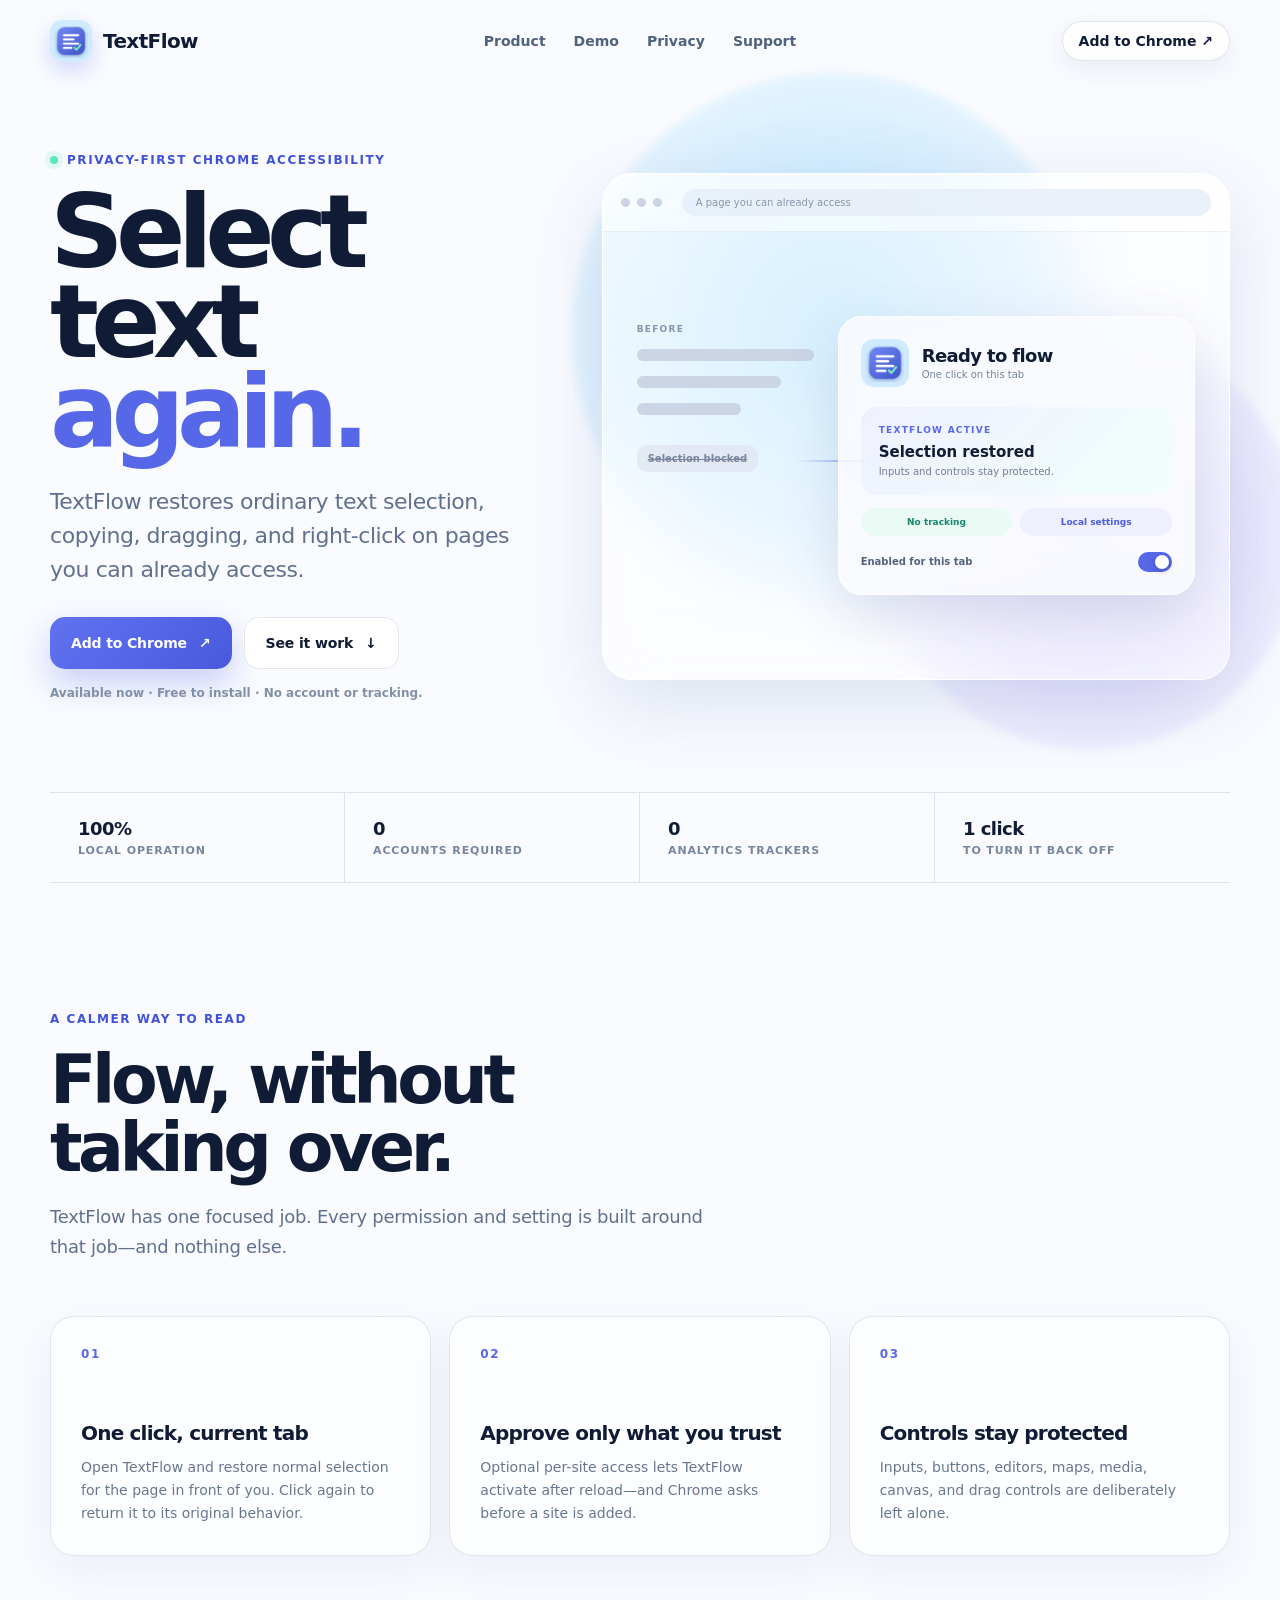
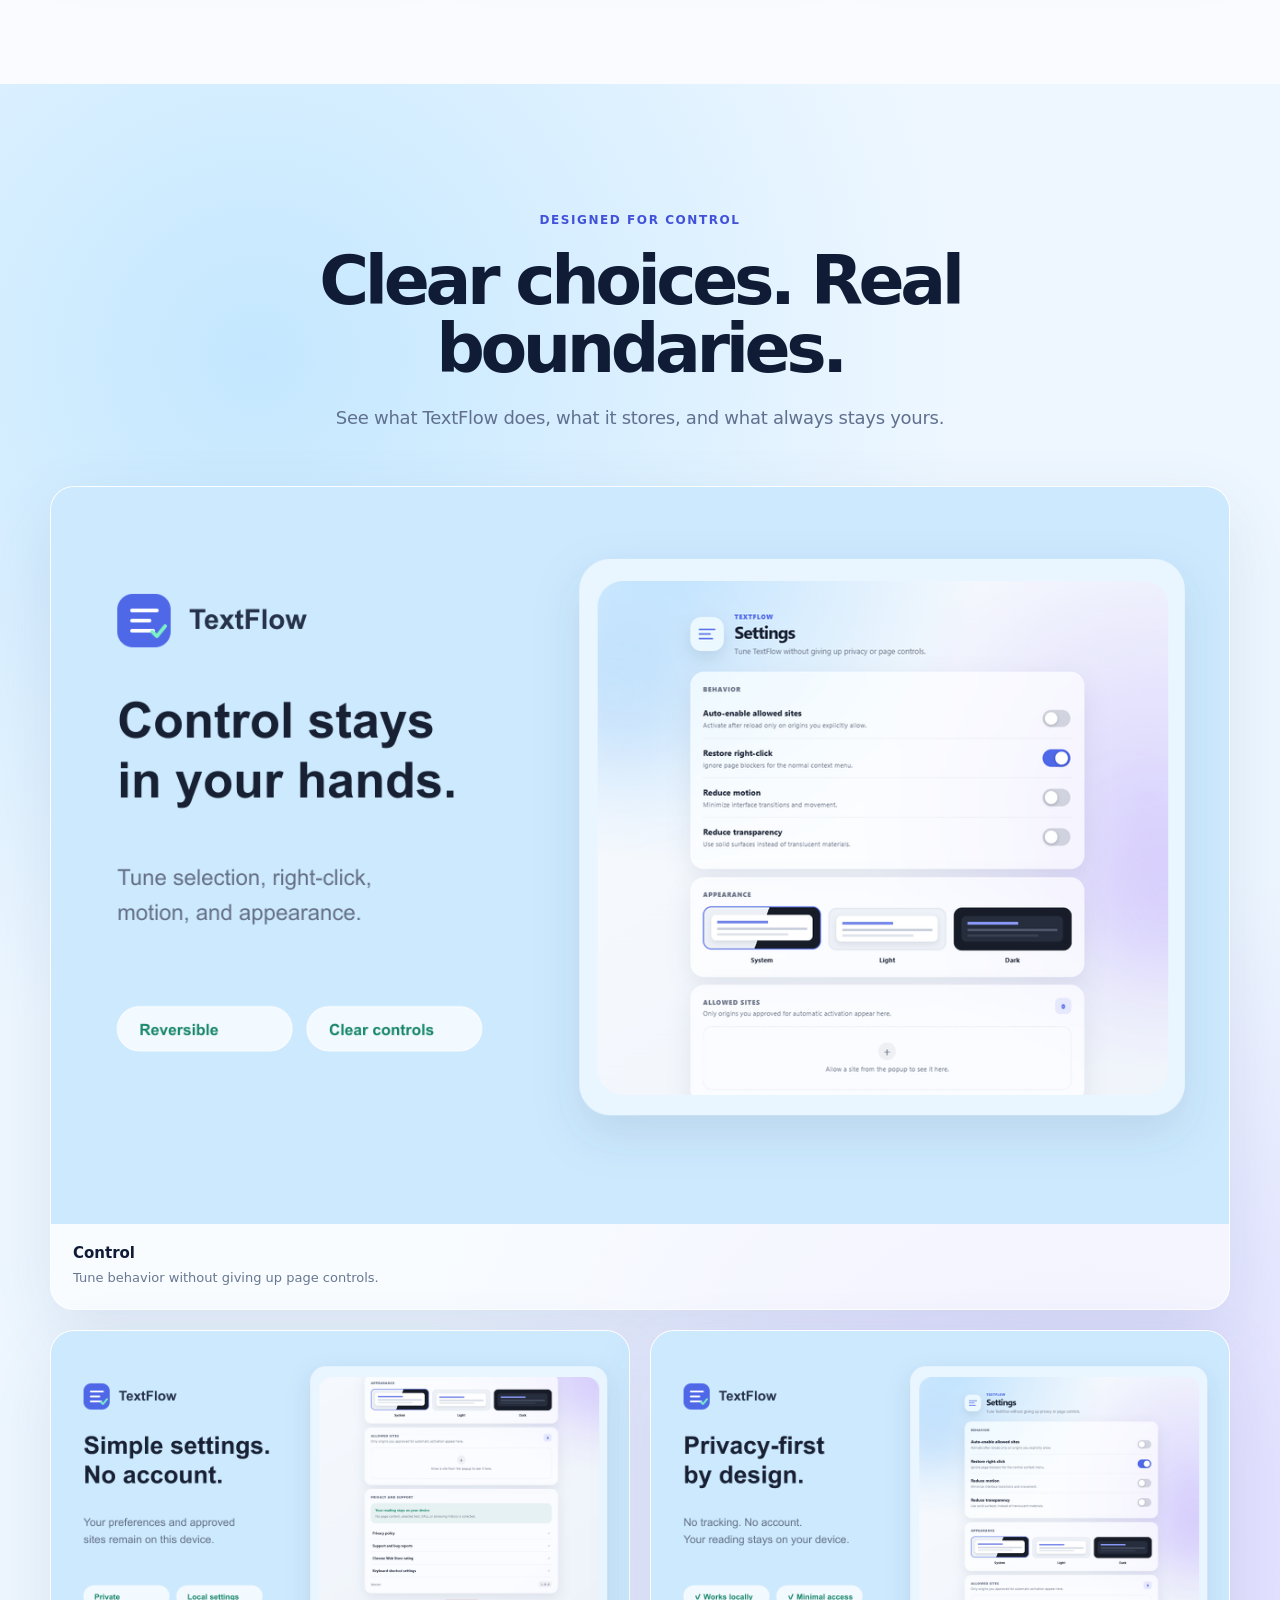
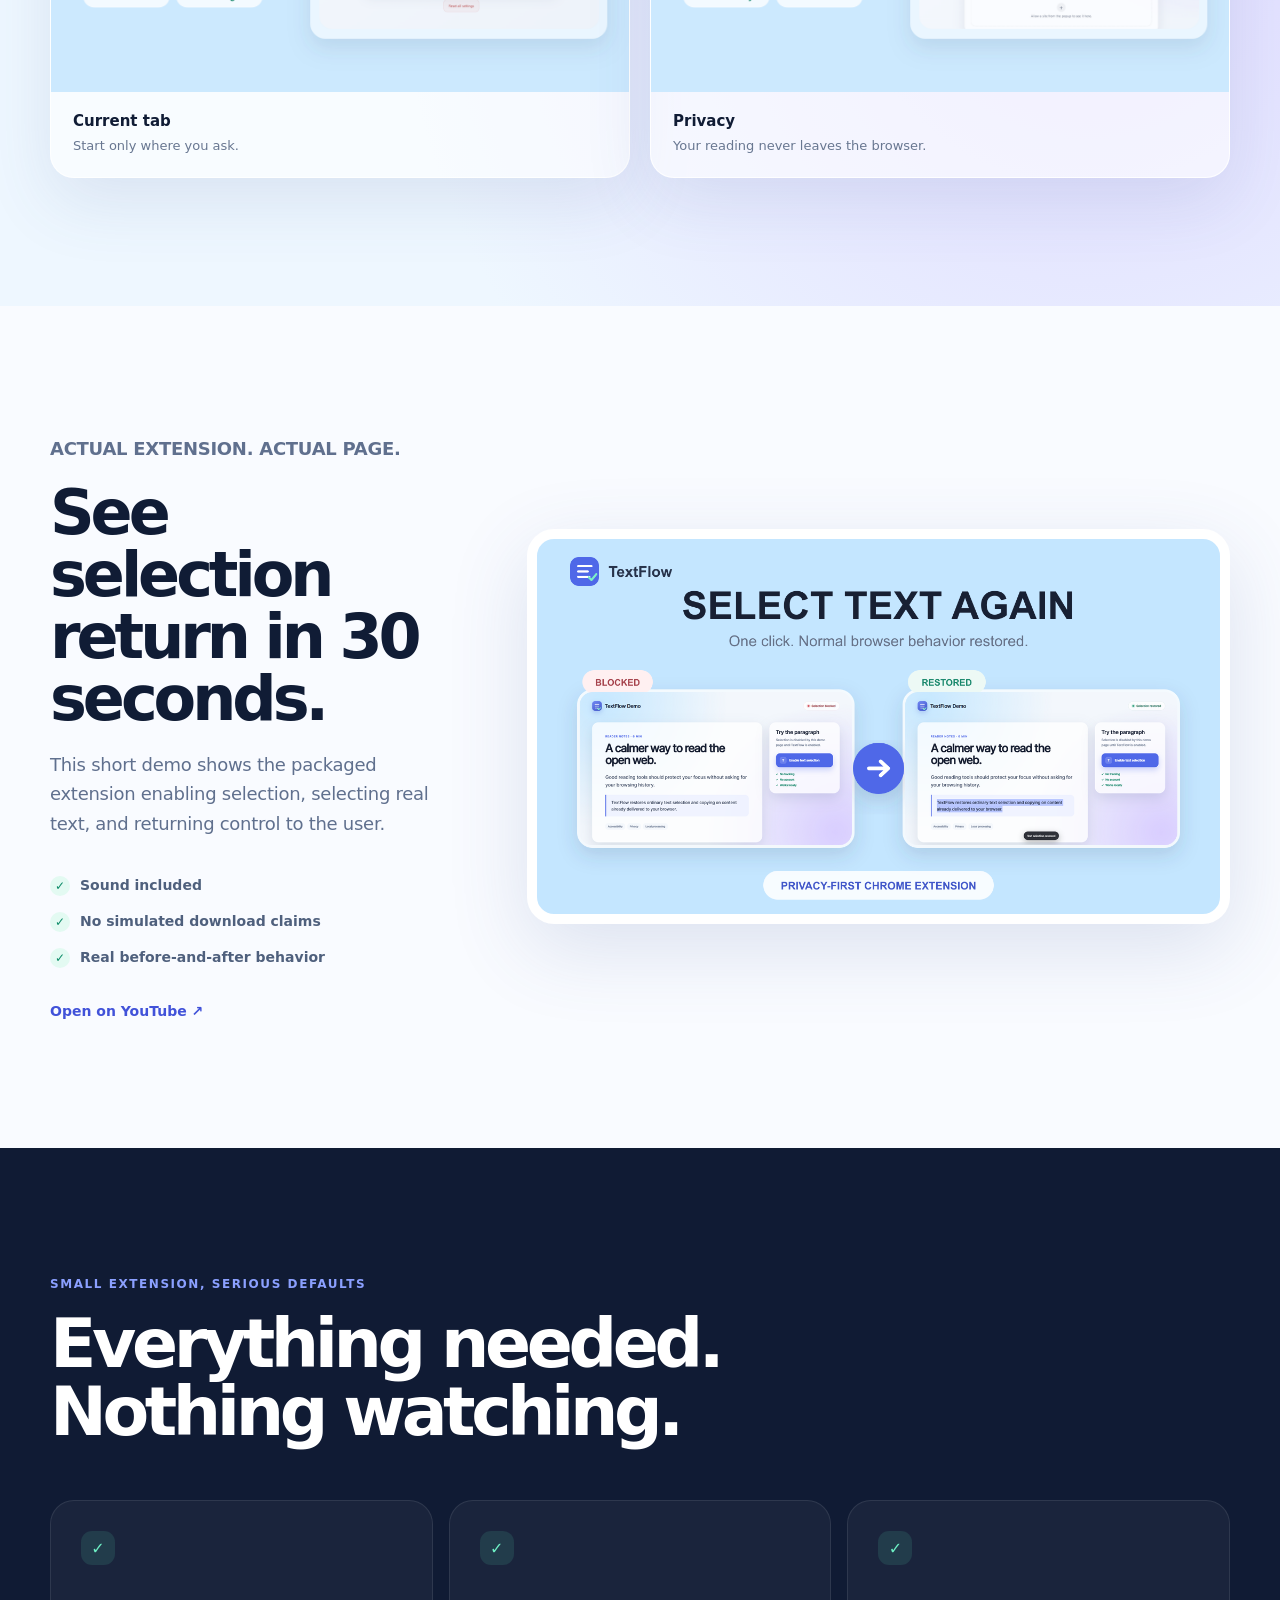
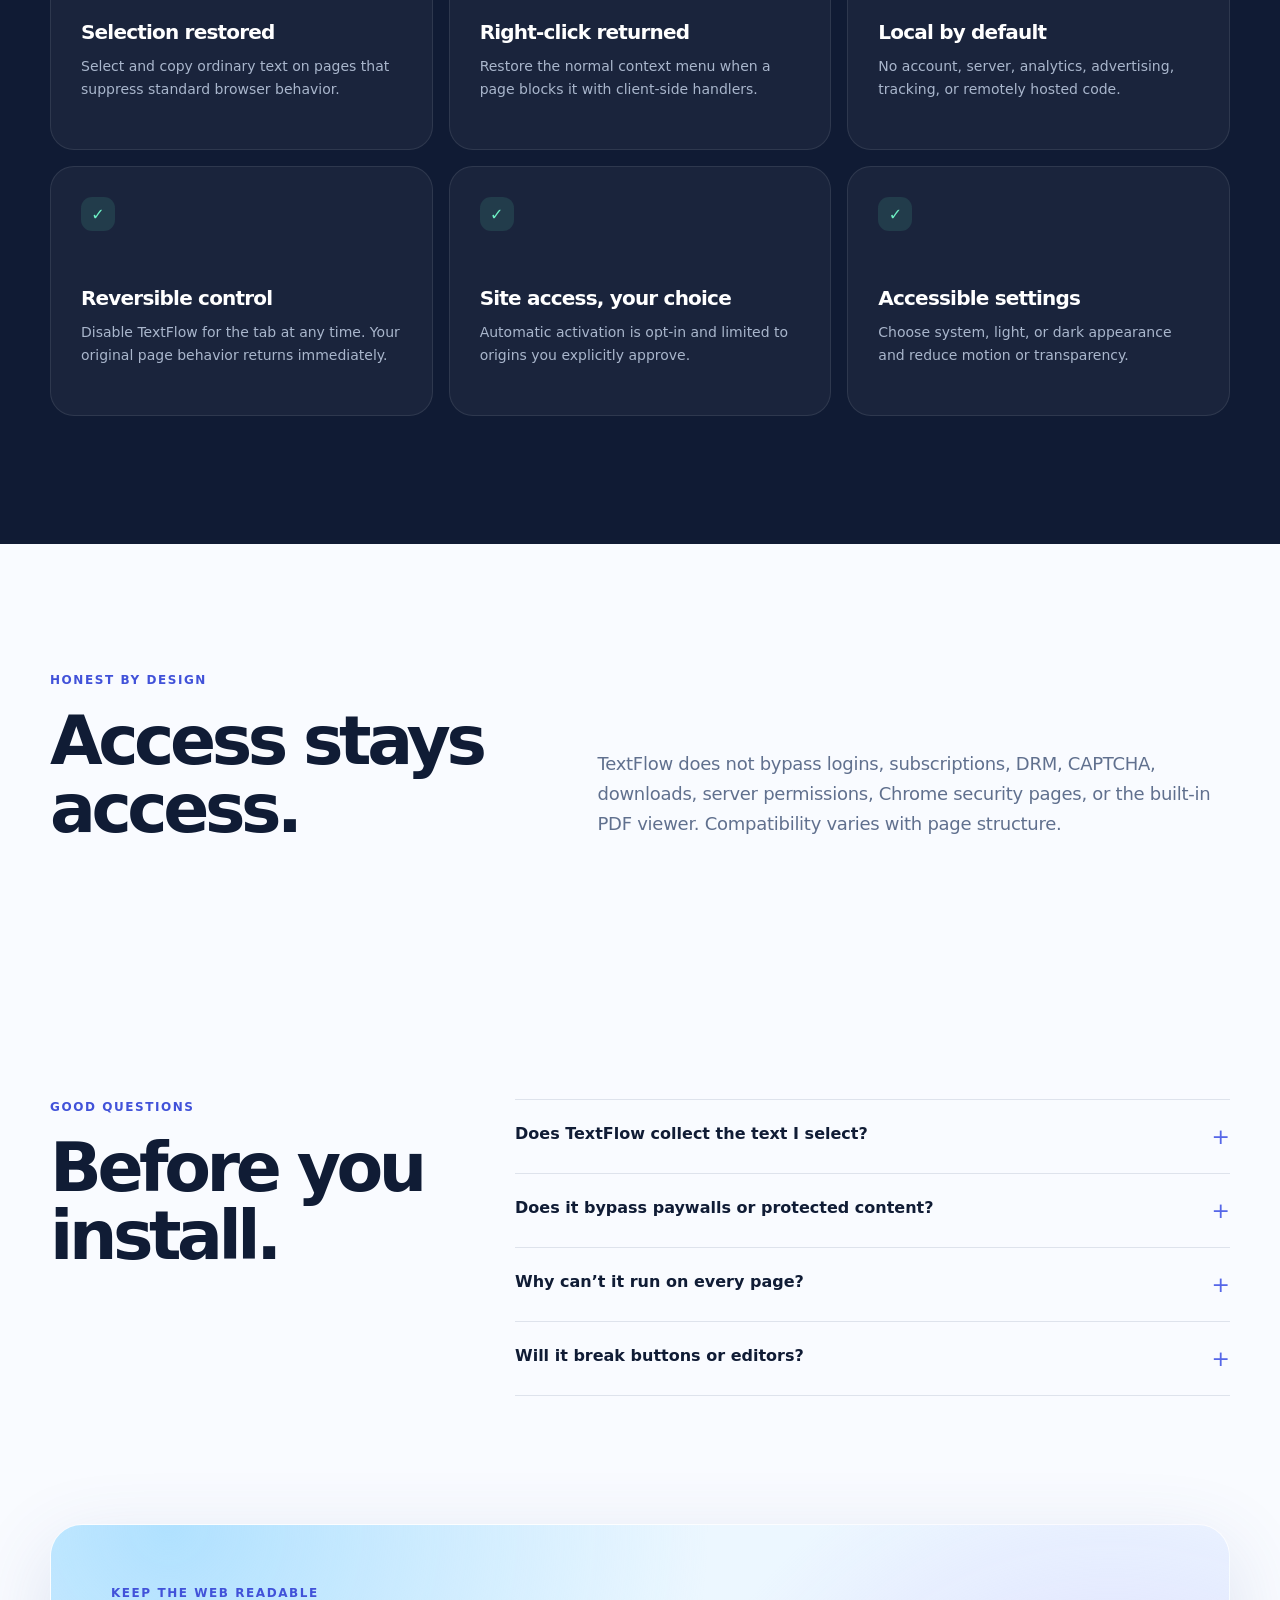
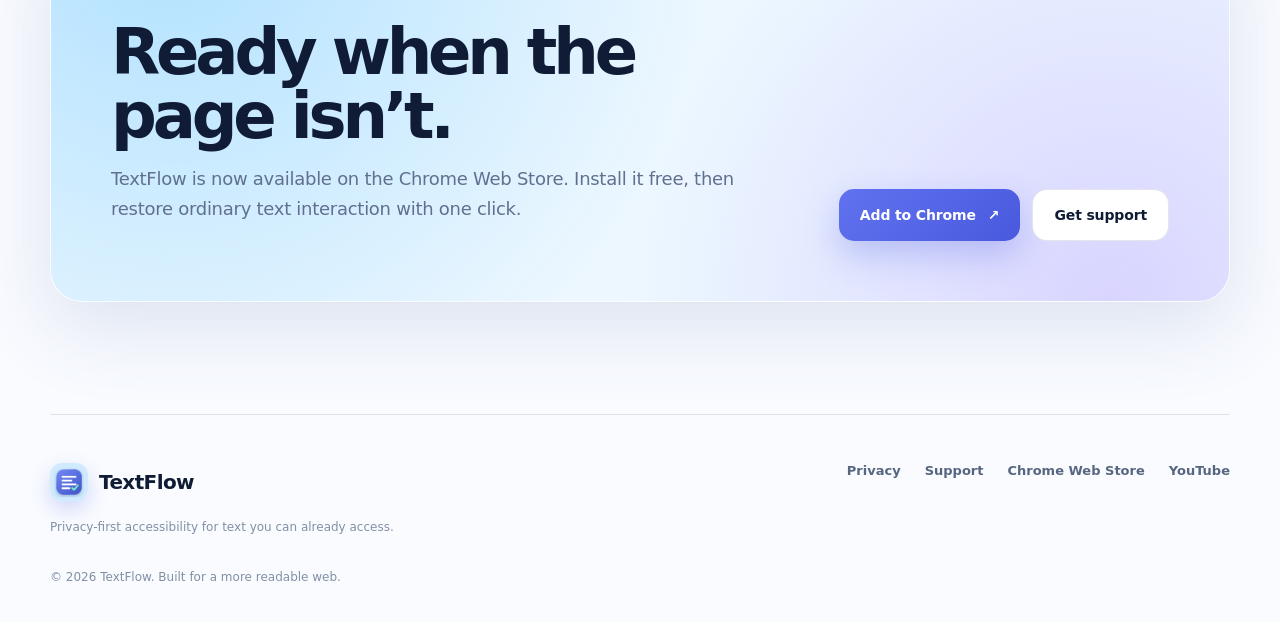
==== commit cd1063de: "Add live Chrome Web Store install links" ====
--- a/index.html
+++ b/index.html
@@ -2,6 +2,7 @@
 <html lang="en">
 <head>
   <meta charset="utf-8">
+  <meta name="google-site-verification" content="8lyN1XosgCjp6u_PfvzmQenqxdKHZYYSl8Zb052YPeA">
   <meta name="viewport" content="width=device-width, initial-scale=1">
   <meta name="description" content="Restore normal text selection, copying, dragging, and right-click on pages you can already access. Private by design and local by default.">
   <meta name="referrer" content="strict-origin-when-cross-origin">
@@ -23,6 +24,6 @@
   <title>TextFlow — Select text again</title>
 </head>
 <body>
-<link rel="preload" as="image" href="textflow-logo.png"/><link rel="preload" as="image" href="textflow-control.png"/><link rel="preload" as="image" href="textflow-local.png"/><link rel="preload" as="image" href="textflow-privacy.png"/><main><header class="site-header"><a href="./" class="brand" aria-label="TextFlow home"><img src="textflow-logo.png" alt="" width="42" height="42"/><span>TextFlow</span></a><nav aria-label="Primary navigation"><a href="#product">Product</a><a href="#demo">Demo</a><a href="privacy/">Privacy</a><a href="support/">Support</a></nav><a class="header-cta" href="https://www.youtube.com/watch?v=khOzBjnLMLc" target="_blank" rel="noreferrer">Watch demo <span aria-hidden="true">↗</span></a></header><section class="hero section-shell" aria-labelledby="hero-title"><div class="hero-copy"><p class="eyebrow"><span class="status-dot" aria-hidden="true"></span>Privacy-first Chrome accessibility</p><h1 id="hero-title">Select text<br/><span>again.</span></h1><p class="hero-lead">TextFlow restores ordinary text selection, copying, dragging, and right-click on pages you can already access.</p><div class="hero-actions"><a class="button button-primary" href="#demo">See it work <span aria-hidden="true">↓</span></a><span class="button button-muted" aria-label="Chrome Web Store release coming soon">Chrome Web Store · Coming soon</span></div><p class="micro-copy">No account. No tracking. No remote code.</p></div><div class="hero-visual" aria-label="TextFlow extension interface preview"><div class="ambient-orb ambient-orb-one"></div><div class="ambient-orb ambient-orb-two"></div><div class="browser-frame"><div class="browser-bar" aria-hidden="true"><span></span><span></span><span></span><div class="browser-address">A page you can already access</div></div><div class="browser-body"><div class="reading-copy"><span class="label">BEFORE</span><div class="fake-line long"></div><div class="fake-line medium"></div><div class="fake-line short"></div><span class="blocked-pill">Selection blocked</span></div><div class="flow-line" aria-hidden="true"></div><div class="extension-card"><div class="extension-top"><img src="textflow-logo.png" alt="" width="48" height="48"/><div><strong>Ready to flow</strong><span>One click on this tab</span></div></div><div class="selection-card"><span class="label">TEXTFLOW ACTIVE</span><strong>Selection restored</strong><p>Inputs and controls stay protected.</p></div><div class="extension-tags"><span>No tracking</span><span>Local settings</span></div><div class="active-control"><span>Enabled for this tab</span><span class="switch-on" aria-hidden="true"></span></div></div></div></div></div></section><section class="trust-strip" aria-label="Privacy summary"><div><strong>100%</strong><span>Local operation</span></div><div><strong>0</strong><span>Accounts required</span></div><div><strong>0</strong><span>Analytics trackers</span></div><div><strong>1 click</strong><span>To turn it back off</span></div></section><section class="section-shell section-block" id="product" aria-labelledby="how-title"><div class="section-heading"><p class="eyebrow">A calmer way to read</p><h2 id="how-title">Flow, without taking over.</h2><p>TextFlow has one focused job. Every permission and setting is built around that job—and nothing else.</p></div><div class="step-grid"><article class="step-card"><span>01</span><h3>One click, current tab</h3><p>Open TextFlow and restore normal selection for the page in front of you. Click again to return it to its original behavior.</p></article><article class="step-card"><span>02</span><h3>Approve only what you trust</h3><p>Optional per-site access lets TextFlow activate after reload—and Chrome asks before a site is added.</p></article><article class="step-card"><span>03</span><h3>Controls stay protected</h3><p>Inputs, buttons, editors, maps, media, canvas, and drag controls are deliberately left alone.</p></article></div></section><section class="showcase section-block" aria-labelledby="showcase-title"><div class="section-shell"><div class="section-heading centered"><p class="eyebrow">Designed for control</p><h2 id="showcase-title">Clear choices. Real boundaries.</h2><p>See what TextFlow does, what it stores, and what always stays yours.</p></div><div class="showcase-grid"><figure class="showcase-card showcase-large"><img src="textflow-control.png" alt="TextFlow settings with right-click, motion, appearance, and allowed-site controls" width="1280" height="800"/><figcaption><span>Control</span>Tune behavior without giving up page controls.</figcaption></figure><figure class="showcase-card"><img src="textflow-local.png" alt="TextFlow current-tab activation interface" width="1280" height="800"/><figcaption><span>Current tab</span>Start only where you ask.</figcaption></figure><figure class="showcase-card"><img src="textflow-privacy.png" alt="TextFlow privacy-focused interface" width="1280" height="800"/><figcaption><span>Privacy</span>Your reading never leaves the browser.</figcaption></figure></div></div></section><section class="section-shell section-block" id="demo" aria-labelledby="demo-title"><div class="demo-layout"><div class="demo-copy"><p class="eyebrow">Actual extension. Actual page.</p><h2 id="demo-title">See selection return in 30 seconds.</h2><p>This short demo shows the packaged extension enabling selection, selecting real text, and returning control to the user.</p><ul class="check-list"><li>Sound included</li><li>No simulated download claims</li><li>Real before-and-after behavior</li></ul><a class="text-link" href="https://www.youtube.com/watch?v=khOzBjnLMLc" target="_blank" rel="noreferrer">Open on YouTube <span aria-hidden="true">↗</span></a></div><div class="video-shell"><iframe loading="lazy" referrerpolicy="strict-origin-when-cross-origin" src="https://www.youtube-nocookie.com/embed/khOzBjnLMLc" title="TextFlow Chrome extension real operation demo" allow="accelerometer; autoplay; clipboard-write; encrypted-media; gyroscope; picture-in-picture; web-share" allowFullScreen=""></iframe></div></div></section><section class="feature-section section-block" aria-labelledby="feature-title"><div class="section-shell"><div class="section-heading"><p class="eyebrow">Small extension, serious defaults</p><h2 id="feature-title">Everything needed. Nothing watching.</h2></div><div class="feature-grid"><article class="feature-card"><span class="feature-check" aria-hidden="true">✓</span><h3>Selection restored</h3><p>Select and copy ordinary text on pages that suppress standard browser behavior.</p></article><article class="feature-card"><span class="feature-check" aria-hidden="true">✓</span><h3>Right-click returned</h3><p>Restore the normal context menu when a page blocks it with client-side handlers.</p></article><article class="feature-card"><span class="feature-check" aria-hidden="true">✓</span><h3>Local by default</h3><p>No account, server, analytics, advertising, tracking, or remotely hosted code.</p></article><article class="feature-card"><span class="feature-check" aria-hidden="true">✓</span><h3>Reversible control</h3><p>Disable TextFlow for the tab at any time. Your original page behavior returns immediately.</p></article><article class="feature-card"><span class="feature-check" aria-hidden="true">✓</span><h3>Site access, your choice</h3><p>Automatic activation is opt-in and limited to origins you explicitly approve.</p></article><article class="feature-card"><span class="feature-check" aria-hidden="true">✓</span><h3>Accessible settings</h3><p>Choose system, light, or dark appearance and reduce motion or transparency.</p></article></div></div></section><section class="section-shell section-block limits" aria-labelledby="limits-title"><div><p class="eyebrow">Honest by design</p><h2 id="limits-title">Access stays access.</h2></div><p>TextFlow does not bypass logins, subscriptions, DRM, CAPTCHA, downloads, server permissions, Chrome security pages, or the built-in PDF viewer. Compatibility varies with page structure.</p></section><section class="section-shell section-block faq" aria-labelledby="faq-title"><div class="section-heading"><p class="eyebrow">Good questions</p><h2 id="faq-title">Before you install.</h2></div><div class="faq-list"><details><summary>Does TextFlow collect the text I select?<span aria-hidden="true">+</span></summary><p>No. TextFlow does not collect, store, or transmit page content, selected text, URLs, or browsing history. Its work happens locally in your browser.</p></details><details><summary>Does it bypass paywalls or protected content?<span aria-hidden="true">+</span></summary><p>No. TextFlow only helps with ordinary browser interactions on content you can already access. It does not bypass logins, subscriptions, DRM, CAPTCHA, downloads, or server permissions.</p></details><details><summary>Why can’t it run on every page?<span aria-hidden="true">+</span></summary><p>Chrome protects browser settings pages, the Chrome Web Store, the built-in PDF viewer, and some other surfaces from extensions. TextFlow respects those boundaries.</p></details><details><summary>Will it break buttons or editors?<span aria-hidden="true">+</span></summary><p>TextFlow is designed to preserve interactive controls, but page structures vary. If a page behaves unexpectedly, disable TextFlow for the tab and contact support.</p></details></div></section><section class="section-shell final-cta"><div><p class="eyebrow">Keep the web readable</p><h2>Ready when the page isn’t.</h2><p>TextFlow is preparing for Chrome Web Store review. Watch the real demo now, then return here for the official install link.</p></div><div class="final-actions"><a class="button button-primary" href="https://www.youtube.com/watch?v=khOzBjnLMLc" target="_blank" rel="noreferrer">Watch the demo <span aria-hidden="true">↗</span></a><a href="support/" class="button button-secondary">Get support</a></div></section><footer><div class="footer-main"><a href="./" class="brand" aria-label="TextFlow home"><img src="textflow-logo.png" alt="" width="38" height="38"/><span>TextFlow</span></a><p>Privacy-first accessibility for text you can already access.</p></div><div class="footer-links"><a href="privacy/">Privacy</a><a href="support/">Support</a><a href="https://www.youtube.com/watch?v=khOzBjnLMLc" target="_blank" rel="noreferrer">YouTube</a></div><p class="copyright">© 2026 TextFlow. Built for a more readable web.</p></footer></main>
+<link rel="preload" as="image" href="textflow-logo.png"/><link rel="preload" as="image" href="textflow-control.png"/><link rel="preload" as="image" href="textflow-local.png"/><link rel="preload" as="image" href="textflow-privacy.png"/><main><header class="site-header"><a href="./" class="brand" aria-label="TextFlow home"><img src="textflow-logo.png" alt="" width="42" height="42"/><span>TextFlow</span></a><nav aria-label="Primary navigation"><a href="#product">Product</a><a href="#demo">Demo</a><a href="privacy/">Privacy</a><a href="support/">Support</a></nav><a class="header-cta" href="https://chromewebstore.google.com/detail/textflow/deeppfahhjmmlkpdkgbopjmpbncekgdf" target="_blank" rel="noreferrer">Add to Chrome <span aria-hidden="true">↗</span></a></header><section class="hero section-shell" aria-labelledby="hero-title"><div class="hero-copy"><p class="eyebrow"><span class="status-dot" aria-hidden="true"></span>Privacy-first Chrome accessibility</p><h1 id="hero-title">Select text<br/><span>again.</span></h1><p class="hero-lead">TextFlow restores ordinary text selection, copying, dragging, and right-click on pages you can already access.</p><div class="hero-actions"><a class="button button-primary" href="https://chromewebstore.google.com/detail/textflow/deeppfahhjmmlkpdkgbopjmpbncekgdf" target="_blank" rel="noreferrer">Add to Chrome <span aria-hidden="true">↗</span></a><a class="button button-secondary" href="#demo">See it work <span aria-hidden="true">↓</span></a></div><p class="micro-copy">Available now · Free to install · No account or tracking.</p></div><div class="hero-visual" aria-label="TextFlow extension interface preview"><div class="ambient-orb ambient-orb-one"></div><div class="ambient-orb ambient-orb-two"></div><div class="browser-frame"><div class="browser-bar" aria-hidden="true"><span></span><span></span><span></span><div class="browser-address">A page you can already access</div></div><div class="browser-body"><div class="reading-copy"><span class="label">BEFORE</span><div class="fake-line long"></div><div class="fake-line medium"></div><div class="fake-line short"></div><span class="blocked-pill">Selection blocked</span></div><div class="flow-line" aria-hidden="true"></div><div class="extension-card"><div class="extension-top"><img src="textflow-logo.png" alt="" width="48" height="48"/><div><strong>Ready to flow</strong><span>One click on this tab</span></div></div><div class="selection-card"><span class="label">TEXTFLOW ACTIVE</span><strong>Selection restored</strong><p>Inputs and controls stay protected.</p></div><div class="extension-tags"><span>No tracking</span><span>Local settings</span></div><div class="active-control"><span>Enabled for this tab</span><span class="switch-on" aria-hidden="true"></span></div></div></div></div></div></section><section class="trust-strip" aria-label="Privacy summary"><div><strong>100%</strong><span>Local operation</span></div><div><strong>0</strong><span>Accounts required</span></div><div><strong>0</strong><span>Analytics trackers</span></div><div><strong>1 click</strong><span>To turn it back off</span></div></section><section class="section-shell section-block" id="product" aria-labelledby="how-title"><div class="section-heading"><p class="eyebrow">A calmer way to read</p><h2 id="how-title">Flow, without taking over.</h2><p>TextFlow has one focused job. Every permission and setting is built around that job—and nothing else.</p></div><div class="step-grid"><article class="step-card"><span>01</span><h3>One click, current tab</h3><p>Open TextFlow and restore normal selection for the page in front of you. Click again to return it to its original behavior.</p></article><article class="step-card"><span>02</span><h3>Approve only what you trust</h3><p>Optional per-site access lets TextFlow activate after reload—and Chrome asks before a site is added.</p></article><article class="step-card"><span>03</span><h3>Controls stay protected</h3><p>Inputs, buttons, editors, maps, media, canvas, and drag controls are deliberately left alone.</p></article></div></section><section class="showcase section-block" aria-labelledby="showcase-title"><div class="section-shell"><div class="section-heading centered"><p class="eyebrow">Designed for control</p><h2 id="showcase-title">Clear choices. Real boundaries.</h2><p>See what TextFlow does, what it stores, and what always stays yours.</p></div><div class="showcase-grid"><figure class="showcase-card showcase-large"><img src="textflow-control.png" alt="TextFlow settings with right-click, motion, appearance, and allowed-site controls" width="1280" height="800"/><figcaption><span>Control</span>Tune behavior without giving up page controls.</figcaption></figure><figure class="showcase-card"><img src="textflow-local.png" alt="TextFlow current-tab activation interface" width="1280" height="800"/><figcaption><span>Current tab</span>Start only where you ask.</figcaption></figure><figure class="showcase-card"><img src="textflow-privacy.png" alt="TextFlow privacy-focused interface" width="1280" height="800"/><figcaption><span>Privacy</span>Your reading never leaves the browser.</figcaption></figure></div></div></section><section class="section-shell section-block" id="demo" aria-labelledby="demo-title"><div class="demo-layout"><div class="demo-copy"><p class="eyebrow">Actual extension. Actual page.</p><h2 id="demo-title">See selection return in 30 seconds.</h2><p>This short demo shows the packaged extension enabling selection, selecting real text, and returning control to the user.</p><ul class="check-list"><li>Sound included</li><li>No simulated download claims</li><li>Real before-and-after behavior</li></ul><a class="text-link" href="https://www.youtube.com/watch?v=khOzBjnLMLc" target="_blank" rel="noreferrer">Open on YouTube <span aria-hidden="true">↗</span></a></div><div class="video-shell"><iframe loading="lazy" referrerpolicy="strict-origin-when-cross-origin" src="https://www.youtube-nocookie.com/embed/khOzBjnLMLc" title="TextFlow Chrome extension real operation demo" allow="accelerometer; autoplay; clipboard-write; encrypted-media; gyroscope; picture-in-picture; web-share" allowFullScreen=""></iframe></div></div></section><section class="feature-section section-block" aria-labelledby="feature-title"><div class="section-shell"><div class="section-heading"><p class="eyebrow">Small extension, serious defaults</p><h2 id="feature-title">Everything needed. Nothing watching.</h2></div><div class="feature-grid"><article class="feature-card"><span class="feature-check" aria-hidden="true">✓</span><h3>Selection restored</h3><p>Select and copy ordinary text on pages that suppress standard browser behavior.</p></article><article class="feature-card"><span class="feature-check" aria-hidden="true">✓</span><h3>Right-click returned</h3><p>Restore the normal context menu when a page blocks it with client-side handlers.</p></article><article class="feature-card"><span class="feature-check" aria-hidden="true">✓</span><h3>Local by default</h3><p>No account, server, analytics, advertising, tracking, or remotely hosted code.</p></article><article class="feature-card"><span class="feature-check" aria-hidden="true">✓</span><h3>Reversible control</h3><p>Disable TextFlow for the tab at any time. Your original page behavior returns immediately.</p></article><article class="feature-card"><span class="feature-check" aria-hidden="true">✓</span><h3>Site access, your choice</h3><p>Automatic activation is opt-in and limited to origins you explicitly approve.</p></article><article class="feature-card"><span class="feature-check" aria-hidden="true">✓</span><h3>Accessible settings</h3><p>Choose system, light, or dark appearance and reduce motion or transparency.</p></article></div></div></section><section class="section-shell section-block limits" aria-labelledby="limits-title"><div><p class="eyebrow">Honest by design</p><h2 id="limits-title">Access stays access.</h2></div><p>TextFlow does not bypass logins, subscriptions, DRM, CAPTCHA, downloads, server permissions, Chrome security pages, or the built-in PDF viewer. Compatibility varies with page structure.</p></section><section class="section-shell section-block faq" aria-labelledby="faq-title"><div class="section-heading"><p class="eyebrow">Good questions</p><h2 id="faq-title">Before you install.</h2></div><div class="faq-list"><details><summary>Does TextFlow collect the text I select?<span aria-hidden="true">+</span></summary><p>No. TextFlow does not collect, store, or transmit page content, selected text, URLs, or browsing history. Its work happens locally in your browser.</p></details><details><summary>Does it bypass paywalls or protected content?<span aria-hidden="true">+</span></summary><p>No. TextFlow only helps with ordinary browser interactions on content you can already access. It does not bypass logins, subscriptions, DRM, CAPTCHA, downloads, or server permissions.</p></details><details><summary>Why can’t it run on every page?<span aria-hidden="true">+</span></summary><p>Chrome protects browser settings pages, the Chrome Web Store, the built-in PDF viewer, and some other surfaces from extensions. TextFlow respects those boundaries.</p></details><details><summary>Will it break buttons or editors?<span aria-hidden="true">+</span></summary><p>TextFlow is designed to preserve interactive controls, but page structures vary. If a page behaves unexpectedly, disable TextFlow for the tab and contact support.</p></details></div></section><section class="section-shell final-cta"><div><p class="eyebrow">Keep the web readable</p><h2>Ready when the page isn’t.</h2><p>TextFlow is now available on the Chrome Web Store. Install it free, then restore ordinary text interaction with one click.</p></div><div class="final-actions"><a class="button button-primary" href="https://chromewebstore.google.com/detail/textflow/deeppfahhjmmlkpdkgbopjmpbncekgdf" target="_blank" rel="noreferrer">Add to Chrome <span aria-hidden="true">↗</span></a><a href="support/" class="button button-secondary">Get support</a></div></section><footer><div class="footer-main"><a href="./" class="brand" aria-label="TextFlow home"><img src="textflow-logo.png" alt="" width="38" height="38"/><span>TextFlow</span></a><p>Privacy-first accessibility for text you can already access.</p></div><div class="footer-links"><a href="privacy/">Privacy</a><a href="support/">Support</a><a href="https://chromewebstore.google.com/detail/textflow/deeppfahhjmmlkpdkgbopjmpbncekgdf" target="_blank" rel="noreferrer">Chrome Web Store</a><a href="https://www.youtube.com/watch?v=khOzBjnLMLc" target="_blank" rel="noreferrer">YouTube</a></div><p class="copyright">© 2026 TextFlow. Built for a more readable web.</p></footer></main>
 </body>
 </html>
--- a/style.css
+++ b/style.css
@@ -21,6 +21,7 @@
 
 body {
   margin: 0;
+  overflow-x: hidden;
   background: #f9fbff;
   color: var(--ink);
   font-family: Inter, ui-sans-serif, system-ui, -apple-system, BlinkMacSystemFont, "Segoe UI", sans-serif;
@@ -642,7 +643,7 @@
 }
 
 .check-list li::before {
-  content: "✓";
+  content: "\2713";
   width: 20px;
   height: 20px;
   position: absolute;
